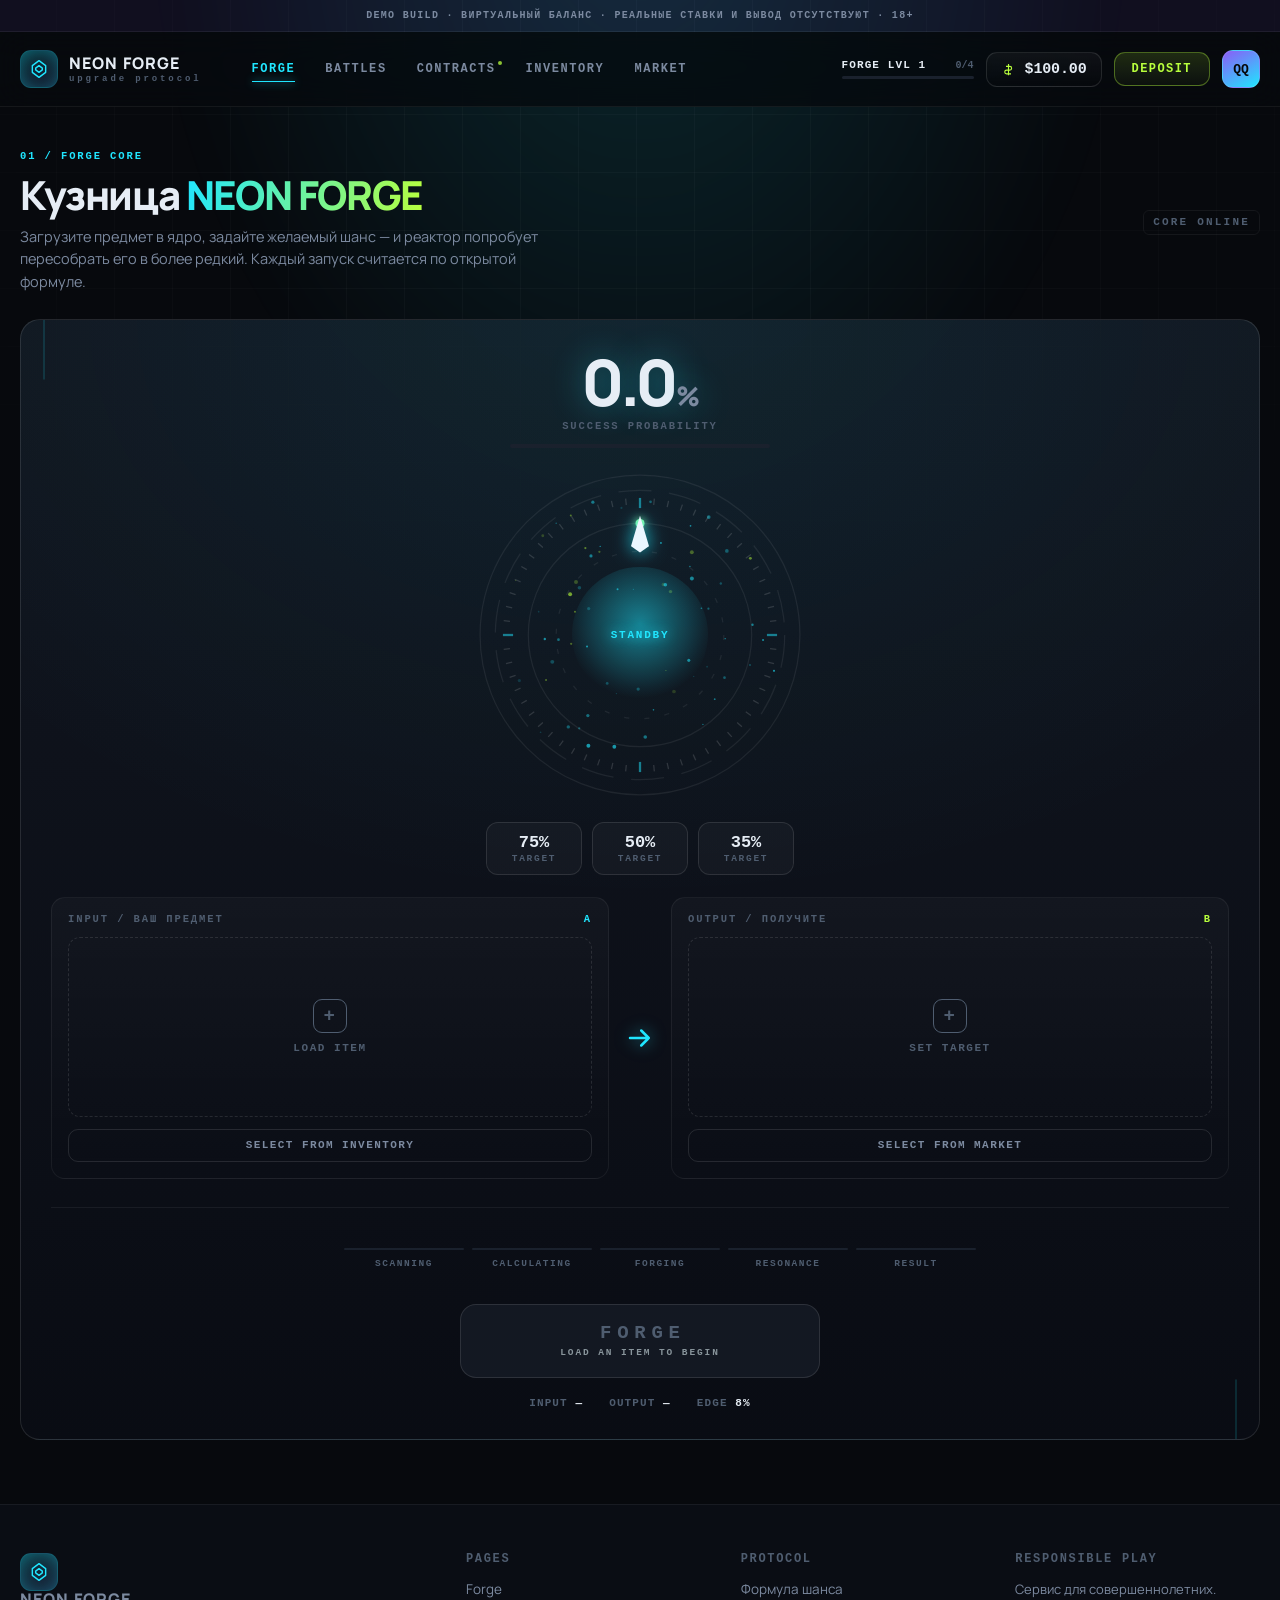
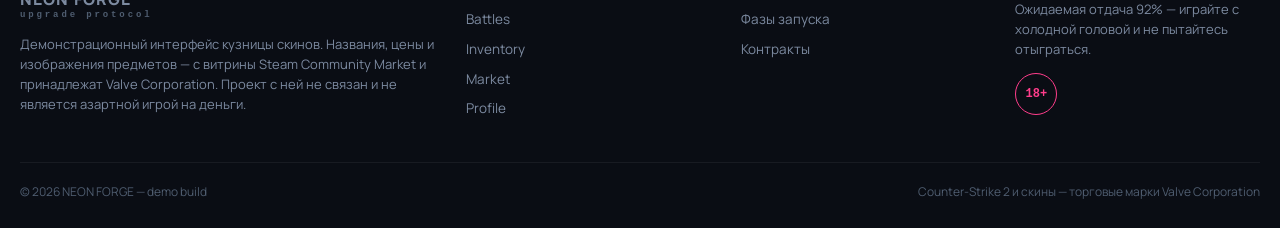
==== index.html @ b31d181f "Главная только с ядром, разделы вынесены на отдельные страницы Шапка: - перестала липнуть из-за over" ====
<!DOCTYPE html>
<html lang="ru">
<head>
<meta charset="utf-8">
<meta name="viewport" content="width=device-width, initial-scale=1, minimum-scale=1, maximum-scale=1, user-scalable=no, viewport-fit=cover">
<title>NEON FORGE — кузница скинов CS2</title>
<meta name="description" content="NEON FORGE — технологическая кузница скинов CS2: загрузи предмет в ядро, выбери шанс и получи более редкий. Демонстрационный проект на виртуальном балансе.">
<meta name="theme-color" content="#07090D">
<meta name="mobile-web-app-capable" content="yes">
<meta name="apple-mobile-web-app-capable" content="yes">
<meta name="apple-mobile-web-app-status-bar-style" content="black-translucent">
<link rel="manifest" href="manifest.webmanifest">
<link rel="preconnect" href="https://fonts.googleapis.com">
<link rel="preconnect" href="https://fonts.gstatic.com" crossorigin>
<link rel="stylesheet" media="print" onload="this.media='all'"
      href="https://fonts.googleapis.com/css2?family=Manrope:wght@400;600;700;800&display=swap">
<noscript><link rel="stylesheet" href="https://fonts.googleapis.com/css2?family=Manrope:wght@400;600;700;800&display=swap"></noscript>
<link rel="stylesheet" href="assets/css/style.css?v=12">
<link rel="icon" href="data:image/svg+xml,<svg xmlns='http://www.w3.org/2000/svg' viewBox='0 0 32 32'><text y='26' font-size='26'>◈</text></svg>">
</head>
<body id="top">

<div class="fx" aria-hidden="true">
  <div class="fx__grid"></div>
  <div class="fx__beam"></div>
  <div class="fx__streak"></div>
  <div class="fx__streak"></div>
  <div class="fx__streak"></div>
</div>

<div class="ptr" id="ptr" aria-hidden="true">
  <div class="ptr__c">
    <svg viewBox="0 0 24 24" class="ptr__arrow"><path d="M12 5v10M7.5 10.5 12 15l4.5-4.5"/></svg>
    <svg viewBox="0 0 24 24" class="ptr__spin"><circle cx="12" cy="12" r="9" stroke-dasharray="40 17"/></svg>
  </div>
</div>

<div class="promo">Demo build · виртуальный баланс · реальные ставки и вывод отсутствуют · 18+</div>

<header class="hdr">
  <div class="wrap hdr__in">
    <a class="brand" href="index.html">
      <span class="brand__mark">
        <svg viewBox="0 0 24 24"><path d="M12 2 20 8v8l-8 6-8-6V8z"/><path d="M12 8l4 3v2l-4 3-4-3v-2z"/></svg>
      </span>
      <span class="brand__txt"><b>NEON FORGE</b><span>upgrade protocol</span></span>
    </a>

    <nav class="nav" id="nav">
      <a href="#forge" class="is-active">FORGE</a>
      <a href="battles.html">BATTLES</a>
      <a href="contracts.html" data-soon>CONTRACTS</a>
      <a href="inventory.html">INVENTORY</a>
      <a href="market.html">MARKET</a>
    </nav>

    <div class="hdr__right">
      <div class="lvl" title="Уровень кузницы растёт с каждым запуском ядра">
        <div class="lvl__row"><b>FORGE LVL <i id="lvl-num" style="font-style:normal">1</i></b><span id="lvl-xp">0/4</span></div>
        <div class="lvl__bar"><i class="lvl__fill" id="lvl-fill"></i></div>
      </div>
      <div class="bal" title="Демо-баланс">
        <svg viewBox="0 0 24 24"><path d="M12 3v18M8 7h6a3 3 0 0 1 0 6H9a3 3 0 0 0 0 6h7"/></svg>
        <b id="balance">$0.00</b>
      </div>
      <button class="btn btn--key" data-deposit aria-label="Пополнить демо-баланс">DEPOSIT</button>
      <a class="avatar" href="profile.html" title="Профиль оператора" aria-label="Профиль">QQ</a>
      <button class="burger" id="burger" aria-label="Меню"><span></span><span></span><span></span></button>
    </div>
  </div>
</header>

<main>

<!-- ==================== FORGE ==================== -->
<section class="forge" id="forge">
  <div class="wrap">
    <div class="forge__top">
      <div>
        <div class="tag tag--cyan">01 / FORGE CORE</div>
        <h1 style="margin-top:12px">Кузница <em>NEON FORGE</em></h1>
        <p>Загрузите предмет в ядро, задайте желаемый шанс — и реактор попробует пересобрать его в более редкий. Каждый запуск считается по открытой формуле.</p>
      </div>
      <span class="sec__idx" style="margin-left:auto">CORE ONLINE</span>
    </div>

    <div class="rig">
      <div class="stage">

        <div class="chance">
          <div class="chance__val" id="chance">0.0<i>%</i></div>
          <div class="tag chance__lbl" id="chance-label">SUCCESS PROBABILITY</div>
          <div class="chance__scale"><i id="chance-scale"></i></div>
        </div>

        <div class="core" id="core">
          <canvas class="core__canvas" id="core-canvas" aria-hidden="true"></canvas>
          <svg class="core__svg" viewBox="0 0 260 260" aria-hidden="true">
            <defs>
              <linearGradient id="arcGrad" x1="0" y1="0" x2="1" y2="1">
                <stop offset="0%" stop-color="#20E6FF"/>
                <stop offset="60%" stop-color="#5CF0E0"/>
                <stop offset="100%" stop-color="#B8FF3D"/>
              </linearGradient>
              <filter id="arcGlow" x="-40%" y="-40%" width="180%" height="180%">
                <feGaussianBlur stdDeviation="3.2" result="b"/>
                <feMerge><feMergeNode in="b"/><feMergeNode in="SourceGraphic"/></feMerge>
              </filter>
            </defs>

            <circle class="core__ring" cx="130" cy="130" r="126"/>
            <g class="core__spin-a">
              <circle class="core__ring" cx="130" cy="130" r="114" stroke-dasharray="26 14" stroke="rgba(32,230,255,.22)"/>
            </g>
            <g class="core__ticks" id="core-ticks"></g>
            <g transform="rotate(-90 130 130)">
              <circle class="core__ring" cx="130" cy="130" r="88" stroke-width="7" stroke="rgba(255,255,255,.05)"/>
              <circle class="core__arc" id="core-arc" cx="130" cy="130" r="88"/>
              <g class="core__marker" id="core-marker">
                <path d="M224 130 L200 123 L195 130 L200 137 Z"/>
              </g>
            </g>
            <g class="core__spin-b">
              <circle class="core__ring" cx="130" cy="130" r="66" stroke-dasharray="4 12" stroke="rgba(184,255,61,.25)"/>
            </g>
          </svg>
          <div class="core__pulse"></div>
          <div class="core__heart"><b id="core-state">STANDBY</b></div>
        </div>

        <div class="presets" id="presets" role="group" aria-label="Желаемый шанс"></div>

        <div class="bays">
          <div class="bay bay--in" id="bay-from">
            <div class="bay__hd"><span class="tag">INPUT / ВАШ ПРЕДМЕТ</span><span class="tag tag--cyan">A</span></div>
            <div class="bay__body" id="from-body"></div>
            <button class="bay__act" data-open="from">SELECT FROM INVENTORY</button>
          </div>

          <div class="bays__arrow" aria-hidden="true">
            <svg viewBox="0 0 24 24"><path d="M4 12h15M13 6l6 6-6 6"/></svg>
          </div>

          <div class="bay bay--out" id="bay-to">
            <div class="bay__hd"><span class="tag">OUTPUT / ПОЛУЧИТЕ</span><span class="tag tag--lime">B</span></div>
            <div class="bay__body" id="to-body"></div>
            <button class="bay__act" data-open="to">SELECT FROM MARKET</button>
          </div>
        </div>
      </div>

      <div class="ctl">
        <ul class="phases" id="phases">
          <li data-p="scanning">SCANNING</li>
          <li data-p="calculating">CALCULATING</li>
          <li data-p="forging">FORGING</li>
          <li data-p="resonance">RESONANCE</li>
          <li data-p="result">RESULT</li>
        </ul>

        <button class="forge-btn" id="forge-btn" disabled>
          <span class="forge-btn__body">
            <span class="forge-btn__charge"></span>
            <b id="forge-label">FORGE</b>
            <span id="forge-sub">LOAD AN ITEM TO BEGIN</span>
          </span>
          <i class="forge-btn__spark"></i><i class="forge-btn__spark"></i><i class="forge-btn__spark"></i>
        </button>

        <div class="ctl__meta">
          <span>INPUT <b id="meta-in">—</b></span>
          <span>OUTPUT <b id="meta-out">—</b></span>
          <span>EDGE <b>8%</b></span>
        </div>
      </div>
    </div>
  </div>
</section>

</main>

<footer class="foot">
  <div class="wrap foot__in">
    <div class="foot__c">
      <a class="brand" href="index.html">
        <span class="brand__mark"><svg viewBox="0 0 24 24"><path d="M12 2 20 8v8l-8 6-8-6V8z"/><path d="M12 8l4 3v2l-4 3-4-3v-2z"/></svg></span>
        <span class="brand__txt"><b>NEON FORGE</b><span>upgrade protocol</span></span>
      </a>
      <p>Демонстрационный интерфейс кузницы скинов. Названия, цены и изображения предметов — с витрины Steam Community Market и принадлежат Valve Corporation. Проект с ней не связан и не является азартной игрой на деньги.</p>
    </div>
    <div class="foot__c">
      <h4 class="tag">PAGES</h4>
      <a href="index.html#forge">Forge</a><a href="battles.html">Battles</a><a href="inventory.html">Inventory</a><a href="market.html">Market</a><a href="profile.html">Profile</a>
    </div>
    <div class="foot__c">
      <h4 class="tag">PROTOCOL</h4>
      <a href="protocol.html">Формула шанса</a><a href="protocol.html">Фазы запуска</a><a href="contracts.html">Контракты</a>
    </div>
    <div class="foot__c">
      <h4 class="tag">RESPONSIBLE PLAY</h4>
      <p>Сервис для совершеннолетних. Ожидаемая отдача 92% — играйте с холодной головой и не пытайтесь отыграться.</p>
      <span class="age">18+</span>
    </div>
  </div>
  <div class="wrap foot__bot">
    <span>© <span id="year"></span> NEON FORGE — demo build</span>
    <span>Counter-Strike 2 и скины — торговые марки Valve Corporation</span>
  </div>
</footer>

<div class="modal" id="modal" hidden>
  <div class="modal__bg" data-close></div>
  <div class="modal__box" role="dialog" aria-modal="true" aria-labelledby="modal-title">
    <div class="modal__hd">
      <h3 id="modal-title">SELECT UNIT</h3>
      <button class="modal__x" data-close aria-label="Закрыть">×</button>
    </div>
    <input type="search" class="modal__q" id="modal-search" placeholder="поиск: AWP, Karambit, Redline…">
    <div class="grid grid--modal" id="modal-grid"></div>
    <p class="modal__none" id="modal-empty" hidden>NOTHING FOUND</p>
  </div>
</div>

<div class="result" id="result" hidden>
  <div class="result__box">
    <div class="result__st" id="result-st"></div>
    <div class="result__t" id="result-title"></div>
    <div class="result__card" id="result-card"></div>
    <div class="result__acts">
      <button class="btn" id="result-sell">LIQUIDATE</button>
      <button class="btn btn--key" id="result-keep">TO STORAGE</button>
    </div>
  </div>
</div>

<div class="rotate" id="rotate" aria-hidden="true">
  <div class="rotate__box">
    <svg viewBox="0 0 64 64" class="rotate__icon">
      <rect x="20" y="6" width="24" height="42" rx="4"/>
      <path d="M14 52a20 20 0 0 0 36 0" fill="none" stroke-linecap="round"/>
      <path d="M50 46v8h-8"/>
    </svg>
    <div class="rotate__t">Поверните телефон</div>
    <p>Интерфейс ядра рассчитан на вертикальную ориентацию экрана.</p>
  </div>
</div>

<div class="toasts" id="toasts"></div>

<script src="assets/js/data.js?v=12"></script>
<script src="assets/js/weapons.js?v=12"></script>
<script src="assets/js/app.js?v=12"></script>
</body>
</html>
---- assets/css/style.css ----
/* ================= NEON FORGE ================= */
:root{
  --void:#07090D;
  --deep:#0A0D14;
  --panel:#0E1219;
  --panel-2:#131822;
  --steel:#1A212D;
  --line:rgba(255,255,255,.06);
  --line-2:rgba(255,255,255,.11);
  --line-3:rgba(32,230,255,.28);
  --txt:#E6EDF5;
  --dim:#7C8AA0;
  --dim-2:#4F5D70;
  --cyan:#20E6FF;
  --cyan-deep:#0A8FA8;
  --lime:#B8FF3D;
  --violet:#8B5CF6;
  --magenta:#FF3D8B;
  --r:14px;
  --r-lg:20px;
  --mono:ui-monospace,"SF Mono",Menlo,Consolas,monospace;
}

*{box-sizing:border-box}
[hidden]{display:none!important}
html{
  -webkit-text-size-adjust:100%;text-size-adjust:100%;
  overflow-x:clip;overscroll-behavior:none;touch-action:pan-y;
  scroll-behavior:smooth;
}
body{
  margin:0;background:var(--void);color:var(--txt);
  font:400 16px/1.55 Manrope,"Segoe UI",system-ui,sans-serif;
  -webkit-font-smoothing:antialiased;
  overflow-x:clip;max-width:100%;touch-action:pan-y;
  -webkit-tap-highlight-color:transparent;
  padding-bottom:env(safe-area-inset-bottom);
}
img,svg,canvas{display:block;max-width:100%}
a{color:inherit;text-decoration:none}
button,input,select{font:inherit;color:inherit}
h1,h2,h3,h4{margin:0;line-height:1.06;letter-spacing:-.035em;font-weight:800}
.wrap{width:min(1320px,100% - 40px);margin-inline:auto}

/* технические подписи */
.tag{
  font:700 10.5px/1 var(--mono);letter-spacing:.18em;text-transform:uppercase;color:var(--dim-2);
}
.tag--cyan{color:var(--cyan)}
.tag--lime{color:var(--lime)}

/* ---------- фоновые слои ---------- */
.fx{position:fixed;inset:0;pointer-events:none;z-index:0}
.fx__grid{
  position:absolute;inset:-2px;
  background:
    linear-gradient(rgba(255,255,255,.028) 1px,transparent 1px) 0 0/58px 58px,
    linear-gradient(90deg,rgba(255,255,255,.028) 1px,transparent 1px) 0 0/58px 58px;
  mask-image:radial-gradient(ellipse 90% 70% at 50% 20%,#000 30%,transparent 78%);
  animation:gridDrift 34s linear infinite;
}
@keyframes gridDrift{to{background-position:58px 58px,58px 58px}}
.fx__beam{
  position:absolute;left:50%;top:-10%;width:min(1100px,120vw);height:80vh;translate:-50% 0;
  background:radial-gradient(ellipse at 50% 0%,rgba(32,230,255,.14),transparent 62%);
  filter:blur(24px);
}
.fx__streak{
  position:absolute;top:0;width:1px;height:100%;
  background:linear-gradient(180deg,transparent,rgba(32,230,255,.55),transparent);
  opacity:0;animation:streak 9s linear infinite;
}
.fx__streak:nth-child(3){left:16%;animation-delay:0s}
.fx__streak:nth-child(4){left:47%;animation-delay:3.4s}
.fx__streak:nth-child(5){left:79%;animation-delay:6.1s;background:linear-gradient(180deg,transparent,rgba(184,255,61,.4),transparent)}
@keyframes streak{
  0%{opacity:0;transform:translateY(-40%) scaleY(.4)}
  12%{opacity:.9}
  60%{opacity:.5}
  100%{opacity:0;transform:translateY(60%) scaleY(1.4)}
}
main,.hdr,.foot{position:relative;z-index:1}

/* ---------- шапка ---------- */
.hdr{
  position:sticky;top:0;z-index:40;
  background:rgba(7,9,13,.78);backdrop-filter:blur(16px) saturate(140%);
  border-bottom:1px solid var(--line);
  padding-left:env(safe-area-inset-left);padding-right:env(safe-area-inset-right);
}
@media (display-mode:standalone){.hdr{padding-top:env(safe-area-inset-top)}}
.hdr__in{display:flex;align-items:center;gap:26px;height:74px;min-width:0}

.brand{display:flex;align-items:center;gap:11px;flex:none;min-width:0}
.brand__mark{
  width:38px;height:38px;flex:none;display:grid;place-items:center;
  border:1px solid var(--line-3);border-radius:11px;
  background:linear-gradient(155deg,rgba(32,230,255,.18),rgba(139,92,246,.1));
  box-shadow:0 0 22px -6px rgba(32,230,255,.5) inset;
}
.brand__mark svg{width:20px;height:20px;fill:none;stroke:var(--cyan);stroke-width:1.7;stroke-linejoin:round}
.brand__txt{display:grid;line-height:1}
.brand__txt b{font-size:16px;font-weight:800;letter-spacing:.07em}
.brand__txt span{font:700 9px/1 var(--mono);letter-spacing:.32em;color:var(--dim-2);margin-top:4px}

.nav{display:flex;gap:2px;margin-left:10px}
.nav a{
  position:relative;padding:9px 14px;border-radius:9px;
  font:700 12px/1 var(--mono);letter-spacing:.13em;color:var(--dim);transition:.16s;
}
.nav a:hover{color:var(--txt);background:rgba(255,255,255,.04)}
.nav a.is-active{color:var(--cyan)}
.nav a.is-active::after{
  content:'';position:absolute;left:14px;right:14px;bottom:2px;height:1px;
  background:var(--cyan);box-shadow:0 0 8px var(--cyan);
}
.nav a[data-soon]::before{
  content:'';position:absolute;top:7px;right:8px;width:4px;height:4px;border-radius:50%;
  background:var(--lime);opacity:.75;
}

.hdr__right{display:flex;align-items:center;gap:12px;margin-left:auto;min-width:0}

.lvl{display:grid;gap:5px;min-width:132px}
.lvl__row{display:flex;justify-content:space-between;align-items:baseline;gap:8px}
.lvl__row b{font:700 11px/1 var(--mono);letter-spacing:.1em;color:var(--txt)}
.lvl__row span{font:700 10px/1 var(--mono);color:var(--dim-2)}
.lvl__bar{height:3px;border-radius:2px;background:var(--steel);overflow:hidden}
.lvl__fill{
  height:100%;width:0;border-radius:2px;
  background:linear-gradient(90deg,var(--cyan),var(--lime));
  box-shadow:0 0 10px rgba(32,230,255,.7);transition:width .5s ease;
}

.bal{
  display:flex;align-items:center;gap:9px;flex:none;
  border:1px solid var(--line-2);border-radius:11px;padding:9px 14px;
  background:linear-gradient(180deg,rgba(255,255,255,.045),transparent);
}
.bal svg{width:15px;height:15px;fill:none;stroke:var(--lime);stroke-width:1.8}
.bal b{font:800 15px/1 var(--mono);letter-spacing:-.01em}
.bal.is-bump{animation:bump .5s}
@keyframes bump{45%{transform:scale(1.07);border-color:var(--lime)}}

.avatar{
  width:38px;height:38px;flex:none;border-radius:11px;border:1px solid var(--line-2);
  background:linear-gradient(150deg,var(--violet),var(--cyan));
  display:grid;place-items:center;font:800 13px/1 var(--mono);color:#06080c;
  transition:.16s;cursor:pointer;
}
.avatar:hover{box-shadow:0 0 0 2px rgba(32,230,255,.35);transform:translateY(-1px)}
.avatar.is-active{box-shadow:0 0 0 2px var(--cyan)}
.burger{display:none;width:40px;height:38px;flex:none;border:1px solid var(--line-2);
  background:var(--panel);border-radius:10px;cursor:pointer;padding:0;place-items:center}
.burger span{display:block;width:16px;height:1.5px;background:var(--txt);margin:3px auto}

/* ---------- кнопки ---------- */
.btn{
  border:1px solid var(--line-2);background:rgba(255,255,255,.045);color:var(--txt);
  border-radius:11px;padding:10px 17px;cursor:pointer;
  font:700 12px/1 var(--mono);letter-spacing:.12em;text-transform:uppercase;transition:.16s;
}
.btn:hover{border-color:var(--line-3);color:var(--cyan);background:rgba(32,230,255,.07)}
.btn--key{
  border-color:rgba(184,255,61,.35);color:var(--lime);
  background:linear-gradient(180deg,rgba(184,255,61,.14),rgba(184,255,61,.04));
}
.btn--key:hover{background:rgba(184,255,61,.2);color:var(--lime)}

/* ---------- секции ---------- */
.sec{padding:74px 0;scroll-margin-top:92px}
.sec__head{display:flex;align-items:flex-end;gap:18px;flex-wrap:wrap;margin-bottom:24px}
.sec__head h2{font-size:clamp(22px,2.6vw,30px)}
.sec__head p{margin:8px 0 0;color:var(--dim);font-size:14px;max-width:560px}
.sec__head .btn{margin-left:auto}
.sec__idx{
  font:700 11px/1 var(--mono);letter-spacing:.2em;color:var(--dim-2);
  border:1px solid var(--line);border-radius:6px;padding:6px 9px;
}

/* ================= FORGE ================= */
.forge{padding:44px 0 64px}
.forge__top{display:flex;align-items:center;gap:14px;flex-wrap:wrap;margin-bottom:26px}
.forge__top h1{font-size:clamp(26px,3.4vw,40px)}
.forge__top h1 em{
  font-style:normal;
  background:linear-gradient(100deg,var(--cyan),var(--lime));
  -webkit-background-clip:text;background-clip:text;color:transparent;
}
.forge__top p{margin:10px 0 0;color:var(--dim);font-size:14.5px;max-width:520px}

.rig{
  position:relative;border:1px solid var(--line-2);border-radius:var(--r-lg);
  background:
    radial-gradient(120% 90% at 50% 0%,rgba(32,230,255,.07),transparent 58%),
    linear-gradient(180deg,rgba(19,24,34,.9),rgba(10,13,20,.92));
  padding:30px;overflow:hidden;
}
.rig::before,.rig::after{
  content:'';position:absolute;width:74px;height:1px;background:var(--line-3);
}
.rig::before{top:22px;left:-14px;transform:rotate(90deg)}
.rig::after{bottom:22px;right:-14px;transform:rotate(90deg)}

/* ядро сверху, под ним проценты, ещё ниже приёмники в одну строку */
.stage{display:flex;flex-direction:column;align-items:center;gap:22px}
.bays{
  display:grid;grid-template-columns:minmax(0,1fr) auto minmax(0,1fr);
  gap:16px;align-items:stretch;width:100%;
}
.bays__arrow{display:grid;place-items:center;color:var(--cyan)}
.bays__arrow svg{
  width:30px;height:30px;fill:none;stroke:currentColor;
  stroke-width:2;stroke-linecap:round;stroke-linejoin:round;
  filter:drop-shadow(0 0 8px rgba(32,230,255,.55));
}

.chance{text-align:center;min-width:260px}
.chance__val{
  font-size:clamp(44px,5.4vw,64px);font-weight:800;letter-spacing:-.045em;line-height:1;
  font-variant-numeric:tabular-nums;
  text-shadow:0 0 34px rgba(32,230,255,.4);
}
.chance__val i{font-style:normal;font-size:.42em;color:var(--dim);margin-left:2px}
.chance__lbl{margin-top:7px}
.chance__scale{
  margin:12px auto 0;width:min(340px,100%);height:4px;border-radius:3px;
  background:var(--steel);overflow:hidden;
}
.chance__scale i{
  display:block;height:100%;width:0;border-radius:3px;
  background:linear-gradient(90deg,var(--cyan),var(--lime));
  box-shadow:0 0 14px rgba(32,230,255,.75);transition:width .45s cubic-bezier(.4,0,.2,1);
}

/* ---------- ядро ---------- */
.core{
  position:relative;
  width:clamp(240px,26vw,330px);aspect-ratio:1;display:grid;place-items:center;
}
.core__canvas{position:absolute;inset:0;width:100%;height:100%;z-index:0}
.core__svg{position:absolute;inset:0;width:100%;height:100%;z-index:1}
.core__ring{fill:none;stroke:rgba(255,255,255,.07);stroke-width:1}
.core__arc{
  fill:none;stroke:url(#arcGrad);stroke-width:7;stroke-linecap:round;
  stroke-dasharray:0 999;transition:stroke-dasharray .45s cubic-bezier(.4,0,.2,1);
  filter:url(#arcGlow);
}
.core__tick{stroke:rgba(255,255,255,.14)}
.core__tick.major{stroke:rgba(32,230,255,.5)}
.core__marker{transform-origin:130px 130px}
.core__marker path{fill:#EAF6FF;filter:drop-shadow(0 0 7px rgba(32,230,255,.9))}
.core__spin-a{transform-origin:130px 130px;animation:cw 22s linear infinite}
.core__spin-b{transform-origin:130px 130px;animation:ccw 15s linear infinite}
@keyframes cw{to{transform:rotate(360deg)}}
@keyframes ccw{to{transform:rotate(-360deg)}}
.core.is-run .core__spin-a{animation-duration:2.2s}
.core.is-run .core__spin-b{animation-duration:1.5s}

.core__heart{
  position:relative;z-index:2;width:41%;aspect-ratio:1;border-radius:50%;
  background:radial-gradient(circle at 50% 42%,rgba(32,230,255,.5),rgba(32,230,255,.06) 62%,transparent 72%);
  display:grid;place-items:center;
  animation:heart 4.2s ease-in-out infinite;
}
@keyframes heart{50%{transform:scale(1.06);filter:brightness(1.25)}}
.core.is-run .core__heart{animation-duration:.7s}
.core__heart b{
  font:700 11px/1.5 var(--mono);letter-spacing:.16em;color:var(--cyan);text-align:center;
  text-shadow:0 0 12px rgba(32,230,255,.8);
}
.core.is-win .core__heart{background:radial-gradient(circle at 50% 42%,rgba(184,255,61,.55),transparent 72%)}
.core.is-win .core__heart b{color:var(--lime);text-shadow:0 0 14px rgba(184,255,61,.8)}
.core.is-fail .core__heart{background:radial-gradient(circle at 50% 42%,rgba(120,132,150,.4),transparent 72%);animation:none}
.core.is-fail .core__heart b{color:var(--dim);text-shadow:none}
.core__pulse{
  position:absolute;inset:14%;border-radius:50%;border:1px solid var(--cyan);
  opacity:0;pointer-events:none;z-index:1;
}
.core.is-win .core__pulse{border-color:var(--lime);animation:pulseOut 1s ease-out}
.core.is-fail .core__pulse{border-color:var(--dim-2);animation:pulseIn .8s ease-out}
@keyframes pulseOut{0%{opacity:.9;transform:scale(.8)}100%{opacity:0;transform:scale(1.5)}}
@keyframes pulseIn{0%{opacity:.7;transform:scale(1.4)}100%{opacity:0;transform:scale(.6)}}

/* ---------- отсеки с предметами ---------- */
.bay{
  position:relative;border:1px solid var(--line);border-radius:var(--r);
  background:linear-gradient(180deg,rgba(255,255,255,.026),transparent);
  padding:16px;min-height:280px;display:flex;flex-direction:column;gap:12px;
  transition:.22s border-color,.22s box-shadow;
}
.bay.is-set{border-color:var(--line-3);box-shadow:0 0 0 1px rgba(32,230,255,.07) inset,0 18px 50px -34px var(--cyan)}
.bay__hd{display:flex;align-items:center;justify-content:space-between;gap:10px}
.bay__body{flex:1;display:grid;place-items:center}
.bay__pick{
  width:100%;height:100%;min-height:180px;cursor:pointer;
  border:1px dashed var(--line-2);border-radius:12px;background:transparent;
  display:grid;place-items:center;align-content:center;gap:10px;
  font:700 11px/1 var(--mono);letter-spacing:.14em;color:var(--dim-2);transition:.18s;
}
.bay__pick:hover{border-color:var(--line-3);color:var(--cyan);background:rgba(32,230,255,.045)}
.bay__pick i{
  width:34px;height:34px;border-radius:9px;border:1px solid currentColor;
  display:grid;place-items:center;font-size:19px;font-style:normal;
}
.bay__act{
  border:1px solid var(--line-2);background:transparent;color:var(--dim);border-radius:10px;
  padding:10px;cursor:pointer;font:700 11px/1 var(--mono);letter-spacing:.13em;transition:.16s;
}
.bay__act:hover{color:var(--cyan);border-color:var(--line-3)}

.unit{width:100%;text-align:center}
.unit .art{width:100%;margin:2px auto 12px;filter:drop-shadow(0 18px 26px rgba(0,0,0,.75))}
.unit__n{font-size:17px;font-weight:800}
.unit__s{color:var(--dim);font-size:13px;margin-top:3px}
.unit__p{margin-top:10px;font:800 18px/1 var(--mono);color:var(--lime)}

/* ---------- фазы и кнопка ---------- */
.ctl{margin-top:28px;padding-top:24px;border-top:1px solid var(--line);display:grid;gap:20px;justify-items:center}
.presets{display:flex;gap:10px;flex-wrap:wrap;justify-content:center}
.presets button{
  display:grid;gap:3px;min-width:96px;cursor:pointer;padding:11px 18px;
  border:1px solid var(--line-2);border-radius:12px;background:rgba(255,255,255,.03);transition:.16s;
}
.presets button b{font:800 17px/1 var(--mono);color:var(--txt)}
.presets button span{font:700 9.5px/1 var(--mono);letter-spacing:.18em;color:var(--dim-2)}
.presets button:hover{border-color:var(--line-3);background:rgba(32,230,255,.06)}
.presets button.is-on{border-color:var(--cyan);background:rgba(32,230,255,.12)}
.presets button.is-on b{color:var(--cyan)}

.phases{display:flex;gap:0;flex-wrap:wrap;justify-content:center;width:100%;max-width:680px}
.phases li{
  flex:1;min-width:110px;list-style:none;padding:0 4px;text-align:center;position:relative;
  font:700 9.5px/1 var(--mono);letter-spacing:.16em;color:var(--dim-2);transition:.2s;
}
.phases li::before{
  content:'';display:block;height:2px;border-radius:2px;background:var(--steel);margin:0 0 9px;
  transition:.3s;
}
.phases li.is-done::before{background:rgba(32,230,255,.35)}
.phases li.is-now{color:var(--cyan)}
.phases li.is-now::before{background:var(--cyan);box-shadow:0 0 12px var(--cyan)}

/* физический переключатель FORGE */
.forge-btn{
  position:relative;border:0;cursor:pointer;padding:0;background:transparent;
  width:min(360px,100%);
}
.forge-btn__body{
  position:relative;overflow:hidden;border-radius:16px;
  border:1px solid rgba(32,230,255,.4);
  background:linear-gradient(180deg,rgba(32,230,255,.16),rgba(32,230,255,.05) 55%,rgba(7,9,13,.9));
  padding:19px 30px;display:grid;gap:5px;place-items:center;
  box-shadow:0 18px 44px -24px var(--cyan),0 1px 0 rgba(255,255,255,.12) inset;
  transition:.2s transform,.2s box-shadow,.2s border-color;
}
.forge-btn__body b{font:800 19px/1 var(--mono);letter-spacing:.3em;color:#EAFCFF;text-indent:.3em}
.forge-btn__body span{font:700 9.5px/1 var(--mono);letter-spacing:.2em;color:rgba(234,252,255,.55)}
.forge-btn__charge{
  position:absolute;inset:0;opacity:0;transition:opacity .25s;
  background:radial-gradient(60% 120% at 50% 120%,rgba(184,255,61,.5),transparent 70%);
}
.forge-btn:hover .forge-btn__body{transform:translateY(-2px);box-shadow:0 26px 56px -24px var(--cyan)}
.forge-btn:hover .forge-btn__charge{opacity:1}
.forge-btn:active .forge-btn__body{transform:translateY(1px)}
.forge-btn__spark{
  position:absolute;bottom:6px;width:2px;height:2px;border-radius:50%;background:var(--lime);
  opacity:0;pointer-events:none;
}
.forge-btn:hover .forge-btn__spark{animation:spark 1.5s linear infinite}
.forge-btn__spark:nth-of-type(1){left:22%;animation-delay:0s}
.forge-btn__spark:nth-of-type(2){left:47%;animation-delay:.4s}
.forge-btn__spark:nth-of-type(3){left:71%;animation-delay:.85s}
@keyframes spark{0%{opacity:0;transform:translateY(0)}20%{opacity:1}100%{opacity:0;transform:translateY(-46px)}}
.forge-btn[disabled]{cursor:not-allowed}
.forge-btn[disabled] .forge-btn__body{
  border-color:var(--line-2);background:var(--panel-2);box-shadow:none;transform:none;
}
.forge-btn[disabled] .forge-btn__body b{color:var(--dim-2)}
.ctl__meta{display:flex;gap:26px;flex-wrap:wrap;justify-content:center;font:700 11px/1 var(--mono);letter-spacing:.1em;color:var(--dim-2)}
.ctl__meta b{color:var(--txt)}

/* ================= КАРТОЧКИ-АРТЕФАКТЫ ================= */
.grid{display:grid;grid-template-columns:repeat(auto-fill,minmax(212px,1fr));gap:14px}
.grid--modal{max-height:56vh;overflow-y:auto;padding:3px;grid-template-columns:repeat(auto-fill,minmax(170px,1fr));touch-action:pan-y}
.card{
  position:relative;overflow:hidden;cursor:pointer;display:flex;flex-direction:column;
  border:1px solid var(--line);border-radius:var(--r);padding:15px;
  background:linear-gradient(180deg,rgba(255,255,255,.03),rgba(255,255,255,.008));
  transition:.2s transform,.2s border-color,.2s box-shadow;
}
.card::before{
  content:'';position:absolute;inset:0;pointer-events:none;opacity:.12;
  background:radial-gradient(110% 62% at 50% 0%,var(--rc),transparent 62%);
}
.card__edge{position:absolute;top:0;left:0;right:0;height:2px;background:var(--rc);opacity:.85}
.card__scan{
  content:'';position:absolute;left:0;right:0;top:0;height:64px;pointer-events:none;opacity:0;
  background:linear-gradient(180deg,transparent,rgba(32,230,255,.16),transparent);
}
.card:hover{transform:translateY(-4px);border-color:var(--rc);box-shadow:0 26px 48px -30px var(--rc)}
.card:hover .card__scan{animation:scan 1.15s ease-in-out infinite}
.card:hover .art{transform:scale(1.07)}
@keyframes scan{0%{opacity:0;transform:translateY(-40px)}25%{opacity:1}100%{opacity:0;transform:translateY(230px)}}
.card .art{
  width:100%;margin:16px 0 14px;position:relative;transition:transform .3s ease;
  filter:drop-shadow(0 14px 18px rgba(0,0,0,.6));
}
.card__rar{position:absolute;top:11px;right:12px;color:var(--rc);z-index:1}
.card__n{font-size:15px;font-weight:800;position:relative}
.card__meta{
  display:flex;align-items:center;gap:7px;margin-top:4px;position:relative;flex:1;
  color:var(--dim);font-size:12.5px;
}
.card__meta em{font-style:normal;overflow:hidden;text-overflow:ellipsis;white-space:nowrap}
.wear{
  flex:none;border:1px solid var(--line-2);border-radius:5px;padding:2px 5px;
  font:700 9.5px/1 var(--mono);letter-spacing:.08em;color:var(--dim-2);
}
.card__foot{display:flex;align-items:center;justify-content:space-between;gap:8px;margin-top:13px;position:relative}
.card__p{font:800 15px/1 var(--mono);color:var(--lime);white-space:nowrap}
.card__act{
  border:1px solid var(--line-2);background:rgba(255,255,255,.04);color:var(--txt);
  border-radius:9px;padding:8px 12px;cursor:pointer;
  font:700 10px/1 var(--mono);letter-spacing:.13em;transition:.16s;
}
.card__act:hover{background:var(--cyan);border-color:var(--cyan);color:#05080c}
.card__inspect{
  position:absolute;left:15px;right:15px;bottom:56px;opacity:0;transform:translateY(6px);
  transition:.2s;pointer-events:none;
  border-top:1px solid var(--line);padding-top:8px;
  display:flex;justify-content:space-between;font:700 9.5px/1 var(--mono);letter-spacing:.1em;color:var(--dim-2);
}
.card:hover .card__inspect{opacity:1;transform:translateY(0)}
.empty{
  grid-column:1/-1;text-align:center;color:var(--dim);
  border:1px dashed var(--line-2);border-radius:var(--r);padding:44px 20px;
  font:700 11px/1.7 var(--mono);letter-spacing:.14em;
}
img.art{aspect-ratio:3/2;object-fit:contain}
.art{-webkit-user-select:none;user-select:none;-webkit-user-drag:none}

/* ================= ФИЛЬТРЫ МАРКЕТА ================= */
.filters{display:flex;gap:10px;flex-wrap:wrap;width:100%}
.filters input,.filters select{
  background:var(--panel);border:1px solid var(--line-2);border-radius:11px;
  padding:12px 15px;outline:none;font-family:var(--mono);font-size:13px;
}
.filters input{flex:1;min-width:220px}
.filters select{min-width:190px;cursor:pointer}
.filters input:focus,.filters select:focus{border-color:var(--line-3)}
.chips{display:flex;gap:8px;flex-wrap:wrap;margin:16px 0 22px}
.chips button{
  display:flex;align-items:center;gap:7px;cursor:pointer;
  border:1px solid var(--line-2);background:rgba(255,255,255,.03);
  border-radius:999px;padding:8px 14px;transition:.16s;
  font:700 10px/1 var(--mono);letter-spacing:.14em;
}
.chips button i{width:6px;height:6px;border-radius:50%;background:currentColor;flex:none}
.chips button:hover{border-color:currentColor}
.chips button.is-on{background:rgba(255,255,255,.08);border-color:currentColor}
.market__head{margin-bottom:22px}
.market__head h1{font-size:clamp(28px,4vw,44px);margin-top:12px}
.market__head p{color:var(--dim);margin:12px 0 0;max-width:680px;font-size:14.5px}
.back{
  display:inline-block;margin-top:30px;border:1px solid var(--line-2);border-radius:11px;
  padding:12px 18px;font:700 11px/1 var(--mono);letter-spacing:.14em;color:var(--dim);transition:.16s;
}
.back:hover{color:var(--cyan);border-color:var(--line-3)}

/* ================= РЕЙЛЫ ================= */
.rail{display:flex;gap:12px;overflow-x:auto;padding-bottom:10px;touch-action:pan-x;scrollbar-width:thin}
.rail::-webkit-scrollbar{height:5px}
.rail::-webkit-scrollbar-thumb{background:var(--steel);border-radius:3px}
.rec{
  flex:none;width:230px;border:1px solid var(--line);border-left:2px solid var(--dim-2);
  border-radius:12px;padding:12px 14px;background:rgba(255,255,255,.02);
  animation:slideIn .35s ease;
}
.rec.win{border-left-color:var(--lime)}
.rec.fail{border-left-color:var(--violet)}
.rec__top{display:flex;justify-content:space-between;gap:8px;align-items:center}
.rec__who{font-size:13px;font-weight:700;overflow:hidden;text-overflow:ellipsis;white-space:nowrap}
.rec__x{font:800 11px/1 var(--mono)}
.rec.win .rec__x{color:var(--lime)}
.rec.fail .rec__x{color:var(--violet)}
.rec__line{font-size:12px;color:var(--dim);margin-top:6px;overflow:hidden;text-overflow:ellipsis;white-space:nowrap}
.rec__st{margin-top:7px}
@keyframes slideIn{from{opacity:0;transform:translateX(-14px)}}

/* ================= BATTLES ================= */
.modes{display:grid;grid-template-columns:repeat(auto-fit,minmax(250px,1fr));gap:14px}
.mode{
  position:relative;overflow:hidden;border:1px solid var(--line);border-radius:var(--r);
  padding:22px;background:linear-gradient(160deg,rgba(255,255,255,.035),transparent 70%);
  transition:.2s;
}
.mode:hover{border-color:var(--line-3);transform:translateY(-3px)}
.mode__ico{
  width:40px;height:40px;border-radius:11px;display:grid;place-items:center;margin-bottom:16px;
  border:1px solid var(--line-2);background:rgba(32,230,255,.08);
}
.mode__ico svg{width:20px;height:20px;fill:none;stroke:var(--cyan);stroke-width:1.7;stroke-linecap:round;stroke-linejoin:round}
.mode h3{font-size:17px;margin-bottom:8px}
.mode p{margin:0;color:var(--dim);font-size:13.5px}
.mode__foot{display:flex;align-items:center;justify-content:space-between;margin-top:18px;gap:10px}
.mode__pill{
  border:1px solid var(--line-2);border-radius:999px;padding:5px 11px;
  font:700 9.5px/1 var(--mono);letter-spacing:.14em;color:var(--dim-2);
}
.mode--soon{opacity:.72}

/* ================= LIVE ================= */
.live{border:1px solid var(--line);border-radius:var(--r);background:rgba(255,255,255,.02);overflow:hidden}
.live__hd{
  display:flex;align-items:center;gap:9px;padding:13px 16px;border-bottom:1px solid var(--line);
}
.live__dot{width:6px;height:6px;border-radius:50%;background:var(--lime);animation:blink 1.5s infinite}
@keyframes blink{50%{opacity:.25}}
.live__list{max-height:296px;overflow-y:auto;padding:6px 0}
.live__row{
  display:flex;align-items:center;gap:11px;padding:9px 16px;font-size:13px;
  border-bottom:1px solid rgba(255,255,255,.03);animation:slideIn .3s ease;
}
.live__row b{font-weight:700;flex:none}
.live__row span{color:var(--dim);overflow:hidden;text-overflow:ellipsis;white-space:nowrap}
.live__row i{margin-left:auto;flex:none;font:700 10px/1 var(--mono);color:var(--dim-2);font-style:normal}
.live__row.win b{color:var(--lime)}
.live__row.fail b{color:var(--violet)}

.split{display:grid;grid-template-columns:minmax(0,1fr) 360px;gap:20px;align-items:start}

/* ================= ПРОФИЛЬ ================= */
.pf{display:grid;grid-template-columns:340px minmax(0,1fr);gap:20px;align-items:start}
.pf__card{
  border:1px solid var(--line-2);border-radius:var(--r-lg);padding:26px;text-align:center;
  background:radial-gradient(120% 80% at 50% 0%,rgba(32,230,255,.1),transparent 62%),rgba(255,255,255,.02);
}
.pf__ava{
  width:84px;height:84px;margin:0 auto 16px;border-radius:24px;display:grid;place-items:center;
  background:linear-gradient(150deg,var(--violet),var(--cyan));color:#06080c;
  font:800 26px/1 var(--mono);border:1px solid var(--line-2);
}
.pf__nick{font-size:21px}
.pf__id{margin-top:6px}
.pf__lvl{margin-top:22px;text-align:left}
.pf__lvlrow{display:flex;justify-content:space-between;align-items:baseline;margin-bottom:7px}
.pf__lvlrow b{font:800 13px/1 var(--mono);letter-spacing:.08em}
.pf__lvlrow span{font:700 11px/1 var(--mono);color:var(--dim-2)}
.pf__reactor{display:flex;gap:4px;margin-top:18px}
.pf__reactor i{flex:1;height:6px;border-radius:2px;background:var(--steel);transition:.3s}
.pf__reactor i.on{background:linear-gradient(180deg,var(--cyan),var(--lime));box-shadow:0 0 9px rgba(32,230,255,.55)}
.pf__acts{display:grid;gap:9px;margin-top:22px}
.pf__acts .btn{width:100%;padding:13px}

.stats{display:grid;grid-template-columns:repeat(auto-fit,minmax(150px,1fr));gap:12px;margin-bottom:20px}
.stat{border:1px solid var(--line);border-radius:var(--r);padding:18px 20px;background:rgba(255,255,255,.02)}
.stat b{display:block;font:800 24px/1 var(--mono);margin-top:9px;letter-spacing:-.02em}
.stat.cyan b{color:var(--cyan)}
.stat.lime b{color:var(--lime)}

/* ================= ПРОТОКОЛ ================= */
.proto{display:grid;grid-template-columns:repeat(auto-fit,minmax(220px,1fr));gap:14px}
.proto__b{border:1px solid var(--line);border-radius:var(--r);padding:20px;background:rgba(255,255,255,.02)}
.proto__b h3{font-size:15px;margin:12px 0 8px}
.proto__b p{margin:0;color:var(--dim);font-size:13.5px}
.formula{
  margin-top:16px;border:1px solid var(--line-2);border-radius:var(--r);padding:20px 22px;
  background:linear-gradient(120deg,rgba(32,230,255,.07),rgba(139,92,246,.05));
}
.formula code{
  display:block;margin-top:10px;font-family:var(--mono);font-size:14px;color:var(--cyan);
  overflow-wrap:anywhere;
}
.formula p{margin:10px 0 0;color:var(--dim);font-size:13px}

/* ================= ФУТЕР ================= */
.foot{border-top:1px solid var(--line);background:var(--deep);padding:48px 0 26px;margin-bottom:0}
.foot__in{display:grid;grid-template-columns:1.7fr 1fr 1fr 1fr;gap:30px}
.foot__c h4{font-size:12px;margin-bottom:14px;letter-spacing:.14em;font-family:var(--mono)}
.foot__c a{display:block;color:var(--dim);font-size:13.5px;margin-bottom:9px;transition:.16s}
.foot__c a:hover{color:var(--cyan)}
.foot__c p{color:var(--dim);font-size:13px;margin:14px 0 0}
.age{
  display:inline-grid;place-items:center;width:42px;height:42px;border-radius:50%;
  border:1px solid var(--magenta);color:var(--magenta);margin-top:14px;
  font:800 12px/1 var(--mono);
}
.foot__bot{
  display:flex;justify-content:space-between;gap:16px;flex-wrap:wrap;margin-top:34px;
  padding-top:20px;border-top:1px solid var(--line);color:var(--dim-2);font-size:12px;
}

/* ================= МОДАЛКИ ================= */
.modal{position:fixed;inset:0;z-index:80;display:grid;place-items:center;padding:16px}
.modal__bg{position:absolute;inset:0;background:rgba(4,6,10,.82);backdrop-filter:blur(7px)}
.modal__box{
  position:relative;width:min(960px,100%);border:1px solid var(--line-2);border-radius:var(--r-lg);
  background:var(--panel);padding:22px;box-shadow:0 40px 90px -40px #000;animation:pop .22s ease;
}
@keyframes pop{from{opacity:0;transform:translateY(14px) scale(.985)}}
.modal__hd{display:flex;align-items:center;justify-content:space-between;margin-bottom:14px;gap:12px}
.modal__hd h3{font-size:18px}
.modal__x{
  border:1px solid var(--line-2);background:transparent;width:34px;height:34px;border-radius:10px;
  font-size:20px;line-height:1;cursor:pointer;color:var(--dim);
}
.modal__x:hover{color:var(--cyan);border-color:var(--line-3)}
.modal__q{
  width:100%;background:var(--panel-2);border:1px solid var(--line-2);border-radius:11px;
  padding:12px 14px;margin-bottom:14px;outline:none;font-family:var(--mono);font-size:13px;
}
.modal__q:focus{border-color:var(--line-3)}
.modal__none{text-align:center;color:var(--dim-2);padding:26px 0 6px;font-family:var(--mono);font-size:12px;letter-spacing:.12em}

.result{position:fixed;inset:0;z-index:90;display:grid;place-items:center;padding:16px;
  background:rgba(4,6,10,.86);backdrop-filter:blur(9px)}
.result__box{
  width:min(420px,100%);border:1px solid var(--line-2);border-radius:var(--r-lg);
  background:radial-gradient(120% 80% at 50% 0%,rgba(32,230,255,.1),transparent 60%),var(--panel);
  padding:30px;text-align:center;animation:pop .25s ease;
}
.result.win .result__box{border-color:rgba(184,255,61,.35)}
.result__st{font:700 10.5px/1 var(--mono);letter-spacing:.24em;color:var(--dim-2)}
.result__t{font-size:25px;margin-top:10px}
.result.win .result__t{color:var(--lime)}
.result.fail .result__t{color:var(--txt)}
.result__card{margin:20px 0 24px}
.result.win .result__card{animation:materialize .7s cubic-bezier(.2,.8,.2,1)}
@keyframes materialize{
  0%{opacity:0;transform:scale(.85);filter:blur(9px) brightness(2.4)}
  60%{opacity:1;filter:blur(0) brightness(1.4)}
  100%{opacity:1;transform:scale(1);filter:none}
}
.result__card .art{width:82%;margin:0 auto 12px}
.result__acts{display:flex;gap:10px}
.result__acts .btn{flex:1;padding:13px}

/* ================= ТОСТЫ / PTR / ОРИЕНТАЦИЯ ================= */
.toasts{position:fixed;right:16px;bottom:calc(16px + env(safe-area-inset-bottom));z-index:95;
  display:flex;flex-direction:column;gap:8px;pointer-events:none}
.toast{
  border:1px solid var(--line-2);border-left:2px solid var(--cyan);border-radius:11px;
  background:var(--panel);padding:12px 16px;font-size:13.5px;font-weight:600;max-width:320px;
  box-shadow:0 24px 50px -30px #000;animation:toastIn .25s ease;
}
.toast.ok{border-left-color:var(--lime)}
.toast.err{border-left-color:var(--magenta)}
@keyframes toastIn{from{opacity:0;transform:translateX(24px)}}

.promo,main,.foot{transform:translateY(var(--ptr,0px))}
html.ptr-anim .promo,html.ptr-anim .hdr,html.ptr-anim main,html.ptr-anim .foot{transition:transform .24s ease}
.ptr{
  position:fixed;top:calc(12px + env(safe-area-inset-top));left:50%;z-index:70;
  transform:translate(-50%,-64px);opacity:0;pointer-events:none;
  transition:transform .22s ease,opacity .22s ease;
}
.ptr.is-drag{transition:none}
.ptr__c{
  width:42px;height:42px;border-radius:50%;display:grid;place-items:center;
  background:var(--panel);border:1px solid var(--line-2);
}
.ptr__arrow,.ptr__spin{grid-area:1/1;width:22px;height:22px;fill:none;stroke-width:2.2;
  stroke-linecap:round;stroke-linejoin:round}
.ptr__arrow{stroke:var(--cyan);transition:transform .18s ease}
.ptr.is-ready .ptr__arrow{transform:rotate(180deg);stroke:var(--lime)}
.ptr__spin{stroke:var(--lime);opacity:0}
.ptr.is-load .ptr__arrow{opacity:0}
.ptr.is-load .ptr__spin{opacity:1;animation:ptrSpin .7s linear infinite}
@keyframes ptrSpin{to{transform:rotate(360deg)}}

.rotate{display:none}
@media (orientation:landscape) and (max-height:520px){
  .rotate{position:fixed;inset:0;z-index:200;display:grid;place-items:center;background:var(--void);
    padding:24px;text-align:center}
  .rotate__box{max-width:340px}
  .rotate__icon{width:56px;height:56px;margin:0 auto 16px;fill:var(--cyan);stroke:var(--cyan);stroke-width:3}
  .rotate__t{font-size:19px;font-weight:800}
  .rotate__box p{color:var(--dim);font-size:13.5px;margin:8px 0 0}
  body{overflow:hidden}
}

/* демо-полоса */
.promo{
  display:flex;align-items:center;justify-content:center;gap:10px;
  border-bottom:1px solid var(--line);background:rgba(139,92,246,.08);
  font:700 10px/1.5 var(--mono);letter-spacing:.13em;color:var(--dim);
  padding:8px calc(16px + env(safe-area-inset-left)) 8px calc(16px + env(safe-area-inset-right));
  text-align:center;text-transform:uppercase;
}

/* ================= АДАПТИВ ================= */
@media (max-width:1180px){
  .nav{display:none;position:absolute;top:74px;left:0;right:0;flex-direction:column;gap:2px;
    background:var(--deep);border-bottom:1px solid var(--line);padding:10px 16px;margin:0}
  .nav.is-open{display:flex}
  .burger{display:grid}
  .split{grid-template-columns:1fr}
  .foot__in{grid-template-columns:1fr 1fr}
}
@media (max-width:960px){
  .stage{gap:18px}
  .bay{width:100%;min-height:auto;padding:13px}
  .bays{gap:9px}
  .bays__arrow svg{width:22px;height:22px}
  .bay__pick{min-height:150px}
  .core{width:min(300px,80vw)}
  .chance{min-width:0}
  .rig{padding:20px}
}
@media (max-width:640px){
  .wrap{width:min(1320px,100% - 24px)}
  .sec{padding:52px 0}
  .hdr__in{height:64px;gap:8px}
  .brand__txt{display:none}
  .lvl{display:none}
  [data-deposit]{padding:10px 12px;font-size:0}
  [data-deposit]::before{content:'+';font:800 18px/1 var(--mono)}
  .bal{padding:8px 11px}
  .bal b{font-size:13.5px}
  .grid{grid-template-columns:repeat(auto-fill,minmax(150px,1fr));gap:10px}
  .forge__top h1{font-size:26px}
  .ctl{gap:16px}
  .phases li{min-width:62px;font-size:8.5px;letter-spacing:.1em}
  .foot__in{grid-template-columns:1fr}
  .modal__box{padding:16px;border-radius:16px}
  .grid--modal{max-height:60vh}

}
@media (max-width:380px){
  .rec{width:190px}
  .bal{padding:7px 9px;gap:6px}
}
@media (prefers-reduced-motion:reduce){
  .fx__grid,.fx__streak,.core__spin-a,.core__spin-b,.core__heart,.card__scan{animation:none!important}
  html{scroll-behavior:auto}
}
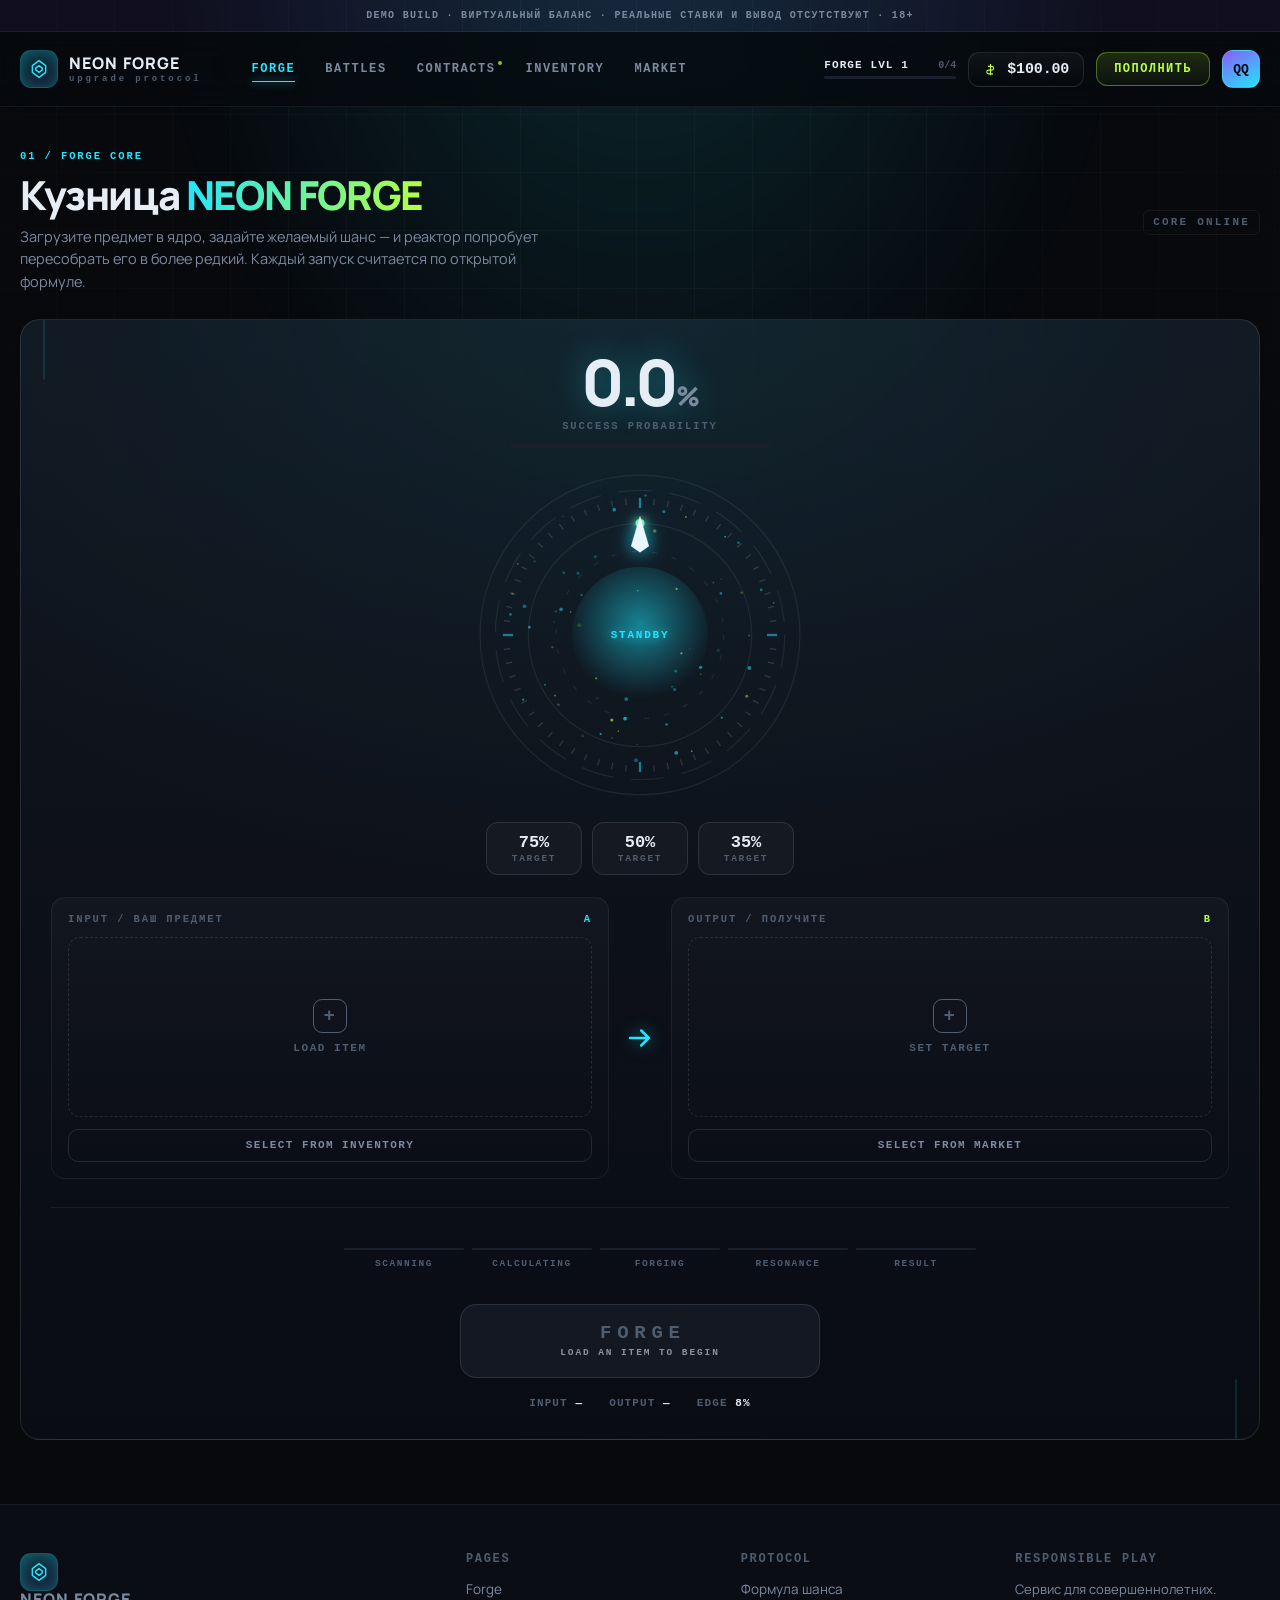
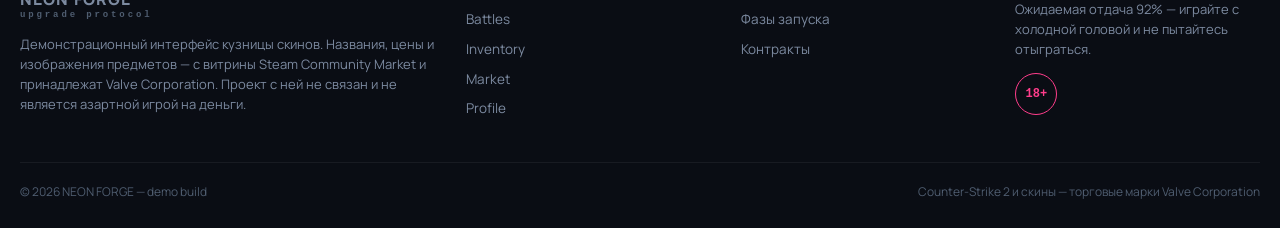
==== commit 3c46bef2: "Меню без бургера, кнопка пополнения подписана словом - бургер убран со всех страниц: на узких экрана" ====
--- a/index.html
+++ b/index.html
@@ -15,7 +15,7 @@
 <link rel="stylesheet" media="print" onload="this.media='all'"
       href="https://fonts.googleapis.com/css2?family=Manrope:wght@400;600;700;800&display=swap">
 <noscript><link rel="stylesheet" href="https://fonts.googleapis.com/css2?family=Manrope:wght@400;600;700;800&display=swap"></noscript>
-<link rel="stylesheet" href="assets/css/style.css?v=12">
+<link rel="stylesheet" href="assets/css/style.css?v=13">
 <link rel="icon" href="data:image/svg+xml,<svg xmlns='http://www.w3.org/2000/svg' viewBox='0 0 32 32'><text y='26' font-size='26'>◈</text></svg>">
 </head>
 <body id="top">
@@ -63,9 +63,8 @@
         <svg viewBox="0 0 24 24"><path d="M12 3v18M8 7h6a3 3 0 0 1 0 6H9a3 3 0 0 0 0 6h7"/></svg>
         <b id="balance">$0.00</b>
       </div>
-      <button class="btn btn--key" data-deposit aria-label="Пополнить демо-баланс">DEPOSIT</button>
+      <button class="btn btn--key" data-deposit>Пополнить</button>
       <a class="avatar" href="profile.html" title="Профиль оператора" aria-label="Профиль">QQ</a>
-      <button class="burger" id="burger" aria-label="Меню"><span></span><span></span><span></span></button>
     </div>
   </div>
 </header>
@@ -247,8 +246,8 @@
 
 <div class="toasts" id="toasts"></div>
 
-<script src="assets/js/data.js?v=12"></script>
-<script src="assets/js/weapons.js?v=12"></script>
-<script src="assets/js/app.js?v=12"></script>
+<script src="assets/js/data.js?v=13"></script>
+<script src="assets/js/weapons.js?v=13"></script>
+<script src="assets/js/app.js?v=13"></script>
 </body>
 </html>
--- a/assets/css/style.css
+++ b/assets/css/style.css
@@ -150,10 +150,6 @@
 }
 .avatar:hover{box-shadow:0 0 0 2px rgba(32,230,255,.35);transform:translateY(-1px)}
 .avatar.is-active{box-shadow:0 0 0 2px var(--cyan)}
-.burger{display:none;width:40px;height:38px;flex:none;border:1px solid var(--line-2);
-  background:var(--panel);border-radius:10px;cursor:pointer;padding:0;place-items:center}
-.burger span{display:block;width:16px;height:1.5px;background:var(--txt);margin:3px auto}
-
 /* ---------- кнопки ---------- */
 .btn{
   border:1px solid var(--line-2);background:rgba(255,255,255,.045);color:var(--txt);
@@ -691,10 +687,16 @@
 
 /* ================= АДАПТИВ ================= */
 @media (max-width:1180px){
-  .nav{display:none;position:absolute;top:74px;left:0;right:0;flex-direction:column;gap:2px;
-    background:var(--deep);border-bottom:1px solid var(--line);padding:10px 16px;margin:0}
-  .nav.is-open{display:flex}
-  .burger{display:grid}
+  .hdr__in{flex-wrap:wrap;height:auto;padding:11px 0 0;gap:12px}
+  .nav{
+    order:3;width:100%;margin:0;gap:2px;
+    overflow-x:auto;scrollbar-width:none;
+    border-top:1px solid var(--line);padding:4px 0 2px;
+  }
+  .nav::-webkit-scrollbar{display:none}
+  .nav a{flex:none;padding:11px 12px}
+  .nav a.is-active::after{left:12px;right:12px;bottom:4px}
+  .hdr__right{margin-left:auto}
   .split{grid-template-columns:1fr}
   .foot__in{grid-template-columns:1fr 1fr}
 }
@@ -711,11 +713,10 @@
 @media (max-width:640px){
   .wrap{width:min(1320px,100% - 24px)}
   .sec{padding:52px 0}
-  .hdr__in{height:64px;gap:8px}
+  .hdr__in{gap:8px;padding-top:10px}
   .brand__txt{display:none}
   .lvl{display:none}
-  [data-deposit]{padding:10px 12px;font-size:0}
-  [data-deposit]::before{content:'+';font:800 18px/1 var(--mono)}
+  [data-deposit]{padding:10px 13px;letter-spacing:.06em}
   .bal{padding:8px 11px}
   .bal b{font-size:13.5px}
   .grid{grid-template-columns:repeat(auto-fill,minmax(150px,1fr));gap:10px}
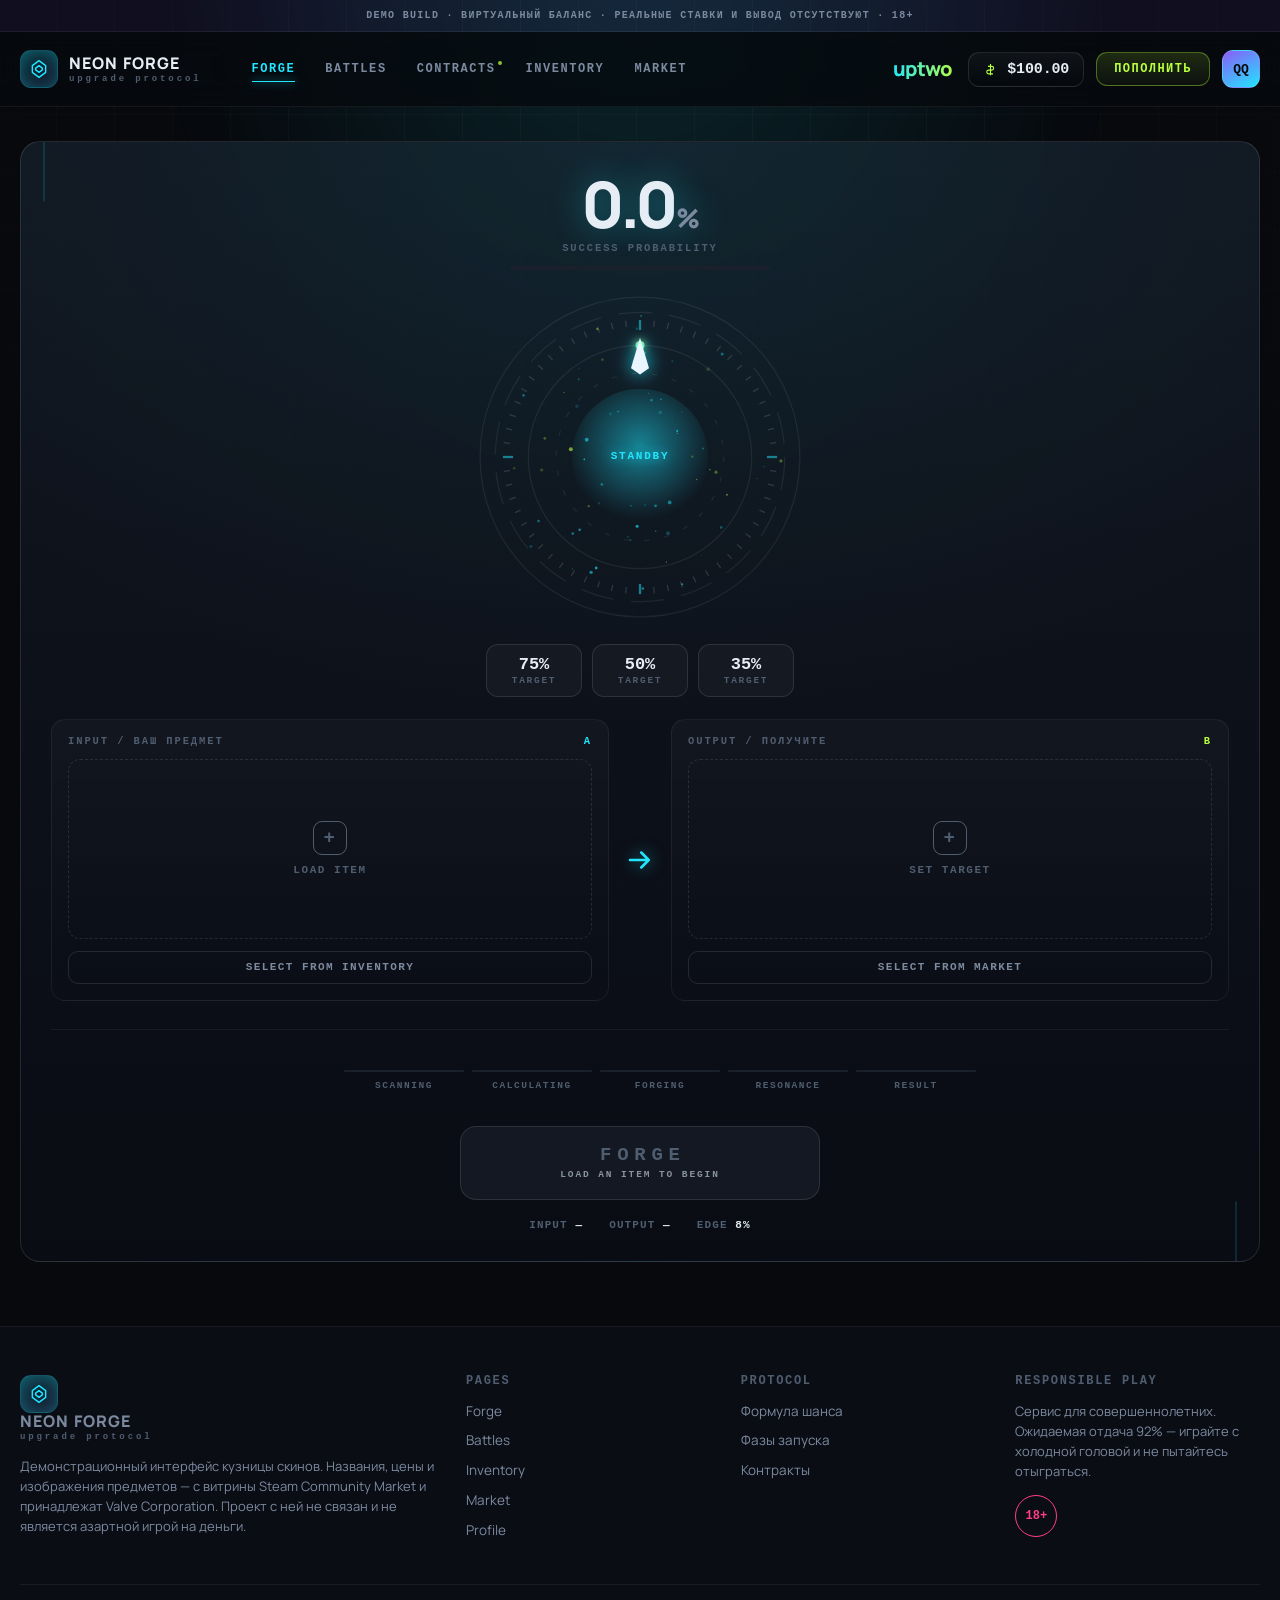
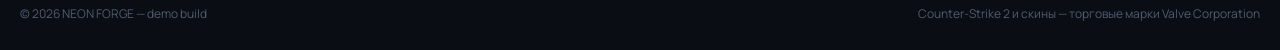
==== commit f4d88768: "Убран вводный текст над ядром, в плашке появился логотип uptwo - с главной удалён блок с подписью 01" ====
--- a/index.html
+++ b/index.html
@@ -15,7 +15,7 @@
 <link rel="stylesheet" media="print" onload="this.media='all'"
       href="https://fonts.googleapis.com/css2?family=Manrope:wght@400;600;700;800&display=swap">
 <noscript><link rel="stylesheet" href="https://fonts.googleapis.com/css2?family=Manrope:wght@400;600;700;800&display=swap"></noscript>
-<link rel="stylesheet" href="assets/css/style.css?v=13">
+<link rel="stylesheet" href="assets/css/style.css?v=14">
 <link rel="icon" href="data:image/svg+xml,<svg xmlns='http://www.w3.org/2000/svg' viewBox='0 0 32 32'><text y='26' font-size='26'>◈</text></svg>">
 </head>
 <body id="top">
@@ -55,10 +55,7 @@
     </nav>
 
     <div class="hdr__right">
-      <div class="lvl" title="Уровень кузницы растёт с каждым запуском ядра">
-        <div class="lvl__row"><b>FORGE LVL <i id="lvl-num" style="font-style:normal">1</i></b><span id="lvl-xp">0/4</span></div>
-        <div class="lvl__bar"><i class="lvl__fill" id="lvl-fill"></i></div>
-      </div>
+      <span class="wordmark" aria-hidden="true">uptwo</span>
       <div class="bal" title="Демо-баланс">
         <svg viewBox="0 0 24 24"><path d="M12 3v18M8 7h6a3 3 0 0 1 0 6H9a3 3 0 0 0 0 6h7"/></svg>
         <b id="balance">$0.00</b>
@@ -74,15 +71,6 @@
 <!-- ==================== FORGE ==================== -->
 <section class="forge" id="forge">
   <div class="wrap">
-    <div class="forge__top">
-      <div>
-        <div class="tag tag--cyan">01 / FORGE CORE</div>
-        <h1 style="margin-top:12px">Кузница <em>NEON FORGE</em></h1>
-        <p>Загрузите предмет в ядро, задайте желаемый шанс — и реактор попробует пересобрать его в более редкий. Каждый запуск считается по открытой формуле.</p>
-      </div>
-      <span class="sec__idx" style="margin-left:auto">CORE ONLINE</span>
-    </div>
-
     <div class="rig">
       <div class="stage">
 
@@ -246,8 +234,8 @@
 
 <div class="toasts" id="toasts"></div>
 
-<script src="assets/js/data.js?v=13"></script>
-<script src="assets/js/weapons.js?v=13"></script>
-<script src="assets/js/app.js?v=13"></script>
+<script src="assets/js/data.js?v=14"></script>
+<script src="assets/js/weapons.js?v=14"></script>
+<script src="assets/js/app.js?v=14"></script>
 </body>
 </html>
--- a/assets/css/style.css
+++ b/assets/css/style.css
@@ -121,6 +121,14 @@
 
 .hdr__right{display:flex;align-items:center;gap:12px;margin-left:auto;min-width:0}
 
+/* текстовый логотип в правой части плашки */
+.wordmark{
+  flex:none;font:800 20px/1 Manrope,system-ui,sans-serif;letter-spacing:-.04em;
+  background:linear-gradient(100deg,var(--cyan),var(--lime));
+  -webkit-background-clip:text;background-clip:text;color:transparent;
+  padding-right:4px;user-select:none;
+}
+
 .lvl{display:grid;gap:5px;min-width:132px}
 .lvl__row{display:flex;justify-content:space-between;align-items:baseline;gap:8px}
 .lvl__row b{font:700 11px/1 var(--mono);letter-spacing:.1em;color:var(--txt)}
@@ -175,7 +183,7 @@
 }
 
 /* ================= FORGE ================= */
-.forge{padding:44px 0 64px}
+.forge{padding:34px 0 64px}
 .forge__top{display:flex;align-items:center;gap:14px;flex-wrap:wrap;margin-bottom:26px}
 .forge__top h1{font-size:clamp(26px,3.4vw,40px)}
 .forge__top h1 em{
@@ -716,6 +724,7 @@
   .hdr__in{gap:8px;padding-top:10px}
   .brand__txt{display:none}
   .lvl{display:none}
+  .wordmark{font-size:17px}
   [data-deposit]{padding:10px 13px;letter-spacing:.06em}
   .bal{padding:8px 11px}
   .bal b{font-size:13.5px}
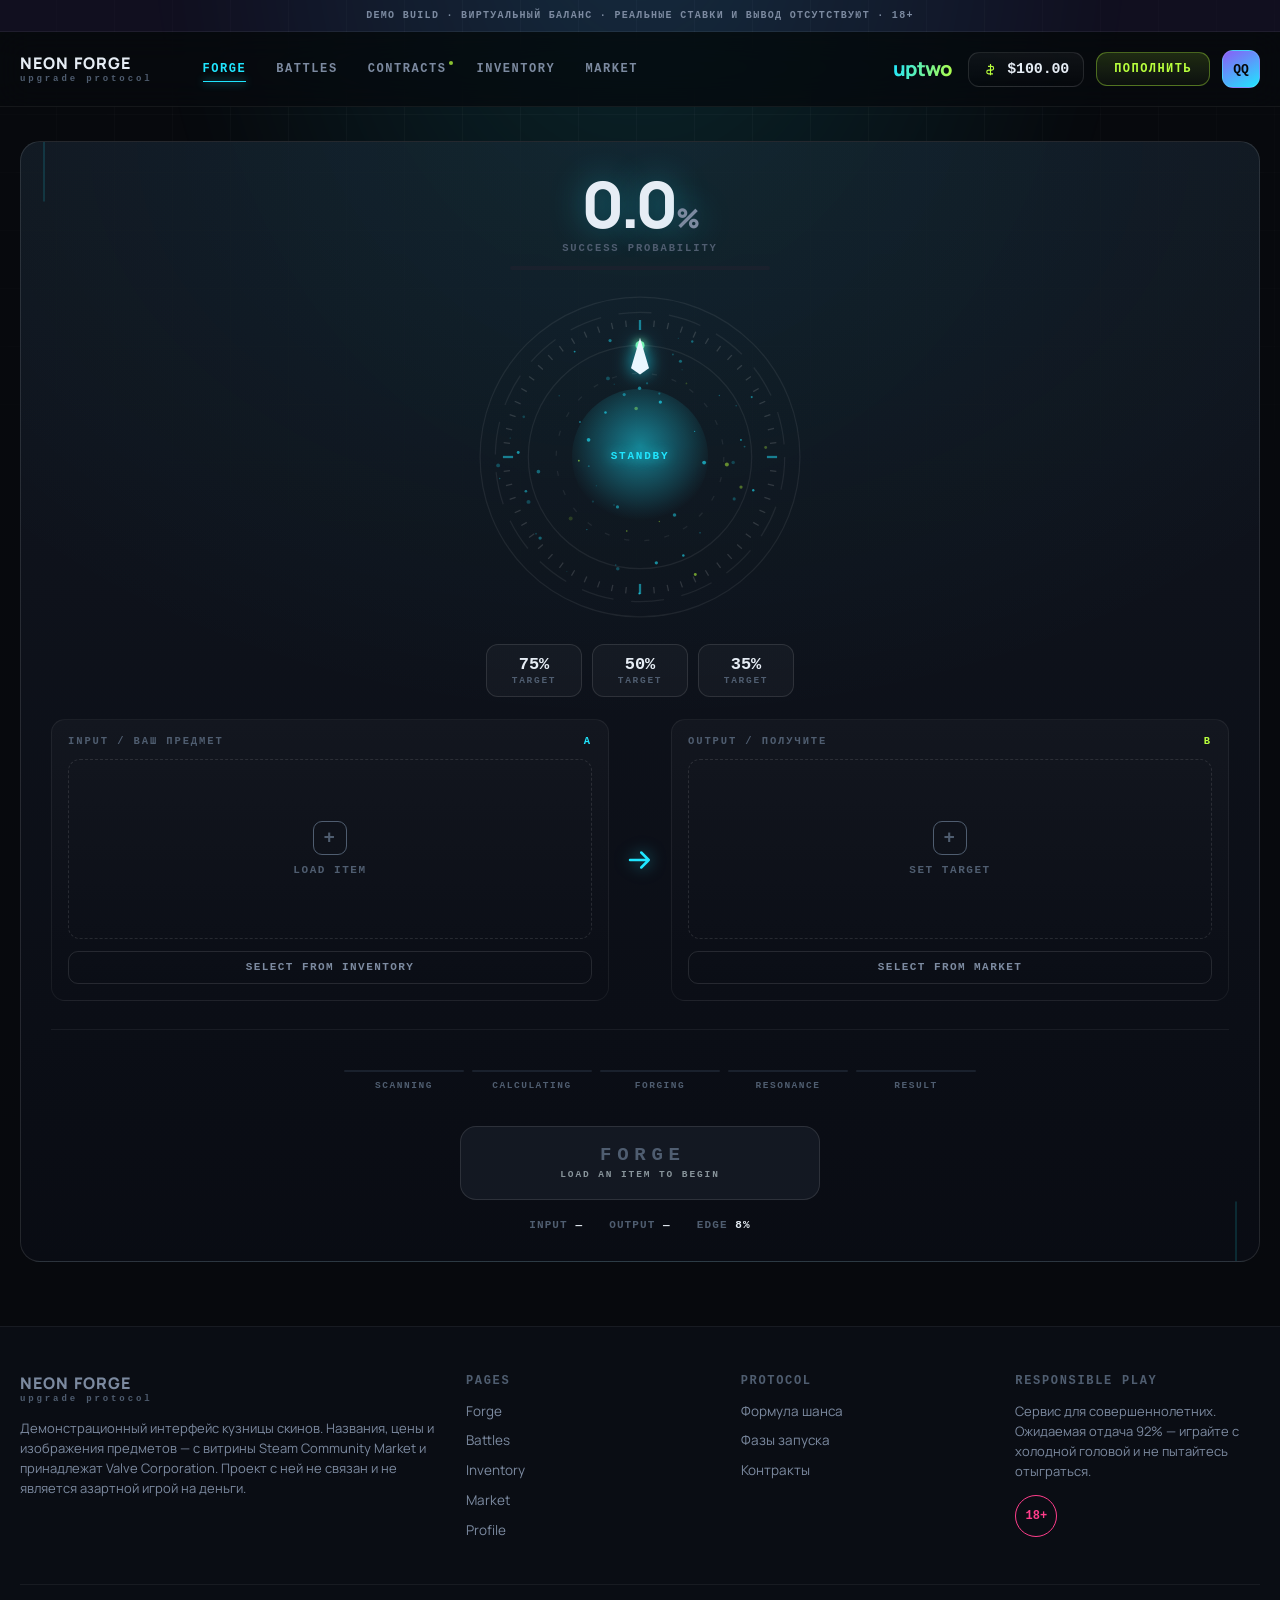
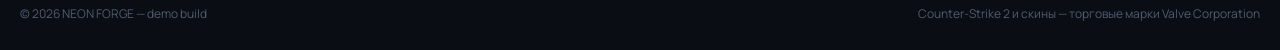
==== commit 5f436884: "Убраны знак логотипа и лента меню на узких экранах - шестиугольный знак логотипа удалён из шапки и ф" ====
--- a/index.html
+++ b/index.html
@@ -15,7 +15,7 @@
 <link rel="stylesheet" media="print" onload="this.media='all'"
       href="https://fonts.googleapis.com/css2?family=Manrope:wght@400;600;700;800&display=swap">
 <noscript><link rel="stylesheet" href="https://fonts.googleapis.com/css2?family=Manrope:wght@400;600;700;800&display=swap"></noscript>
-<link rel="stylesheet" href="assets/css/style.css?v=14">
+<link rel="stylesheet" href="assets/css/style.css?v=15">
 <link rel="icon" href="data:image/svg+xml,<svg xmlns='http://www.w3.org/2000/svg' viewBox='0 0 32 32'><text y='26' font-size='26'>◈</text></svg>">
 </head>
 <body id="top">
@@ -40,9 +40,6 @@
 <header class="hdr">
   <div class="wrap hdr__in">
     <a class="brand" href="index.html">
-      <span class="brand__mark">
-        <svg viewBox="0 0 24 24"><path d="M12 2 20 8v8l-8 6-8-6V8z"/><path d="M12 8l4 3v2l-4 3-4-3v-2z"/></svg>
-      </span>
       <span class="brand__txt"><b>NEON FORGE</b><span>upgrade protocol</span></span>
     </a>
 
@@ -170,7 +167,6 @@
   <div class="wrap foot__in">
     <div class="foot__c">
       <a class="brand" href="index.html">
-        <span class="brand__mark"><svg viewBox="0 0 24 24"><path d="M12 2 20 8v8l-8 6-8-6V8z"/><path d="M12 8l4 3v2l-4 3-4-3v-2z"/></svg></span>
         <span class="brand__txt"><b>NEON FORGE</b><span>upgrade protocol</span></span>
       </a>
       <p>Демонстрационный интерфейс кузницы скинов. Названия, цены и изображения предметов — с витрины Steam Community Market и принадлежат Valve Corporation. Проект с ней не связан и не является азартной игрой на деньги.</p>
@@ -234,8 +230,8 @@
 
 <div class="toasts" id="toasts"></div>
 
-<script src="assets/js/data.js?v=14"></script>
-<script src="assets/js/weapons.js?v=14"></script>
-<script src="assets/js/app.js?v=14"></script>
+<script src="assets/js/data.js?v=15"></script>
+<script src="assets/js/weapons.js?v=15"></script>
+<script src="assets/js/app.js?v=15"></script>
 </body>
 </html>
--- a/assets/css/style.css
+++ b/assets/css/style.css
@@ -92,13 +92,6 @@
 .hdr__in{display:flex;align-items:center;gap:26px;height:74px;min-width:0}
 
 .brand{display:flex;align-items:center;gap:11px;flex:none;min-width:0}
-.brand__mark{
-  width:38px;height:38px;flex:none;display:grid;place-items:center;
-  border:1px solid var(--line-3);border-radius:11px;
-  background:linear-gradient(155deg,rgba(32,230,255,.18),rgba(139,92,246,.1));
-  box-shadow:0 0 22px -6px rgba(32,230,255,.5) inset;
-}
-.brand__mark svg{width:20px;height:20px;fill:none;stroke:var(--cyan);stroke-width:1.7;stroke-linejoin:round}
 .brand__txt{display:grid;line-height:1}
 .brand__txt b{font-size:16px;font-weight:800;letter-spacing:.07em}
 .brand__txt span{font:700 9px/1 var(--mono);letter-spacing:.32em;color:var(--dim-2);margin-top:4px}
@@ -695,16 +688,7 @@
 
 /* ================= АДАПТИВ ================= */
 @media (max-width:1180px){
-  .hdr__in{flex-wrap:wrap;height:auto;padding:11px 0 0;gap:12px}
-  .nav{
-    order:3;width:100%;margin:0;gap:2px;
-    overflow-x:auto;scrollbar-width:none;
-    border-top:1px solid var(--line);padding:4px 0 2px;
-  }
-  .nav::-webkit-scrollbar{display:none}
-  .nav a{flex:none;padding:11px 12px}
-  .nav a.is-active::after{left:12px;right:12px;bottom:4px}
-  .hdr__right{margin-left:auto}
+  .nav{display:none}
   .split{grid-template-columns:1fr}
   .foot__in{grid-template-columns:1fr 1fr}
 }
@@ -721,8 +705,9 @@
 @media (max-width:640px){
   .wrap{width:min(1320px,100% - 24px)}
   .sec{padding:52px 0}
-  .hdr__in{gap:8px;padding-top:10px}
-  .brand__txt{display:none}
+  .hdr__in{gap:8px;height:62px}
+  .brand{display:none}
+  .hdr__right{margin-left:0;width:100%;justify-content:space-between;gap:8px}
   .lvl{display:none}
   .wordmark{font-size:17px}
   [data-deposit]{padding:10px 13px;letter-spacing:.06em}
@@ -739,7 +724,13 @@
 }
 @media (max-width:380px){
   .rec{width:190px}
-  .bal{padding:7px 9px;gap:6px}
+  .hdr__right{gap:6px}
+  .wordmark{font-size:15px;padding-right:0}
+  .bal{padding:7px 8px;gap:5px}
+  .bal b{font-size:12.5px}
+  .bal svg{width:13px;height:13px}
+  [data-deposit]{padding:9px 10px;font-size:11px;letter-spacing:.04em}
+  .avatar{width:34px;height:34px;border-radius:10px;font-size:12px}
 }
 @media (prefers-reduced-motion:reduce){
   .fx__grid,.fx__streak,.core__spin-a,.core__spin-b,.core__heart,.card__scan{animation:none!important}
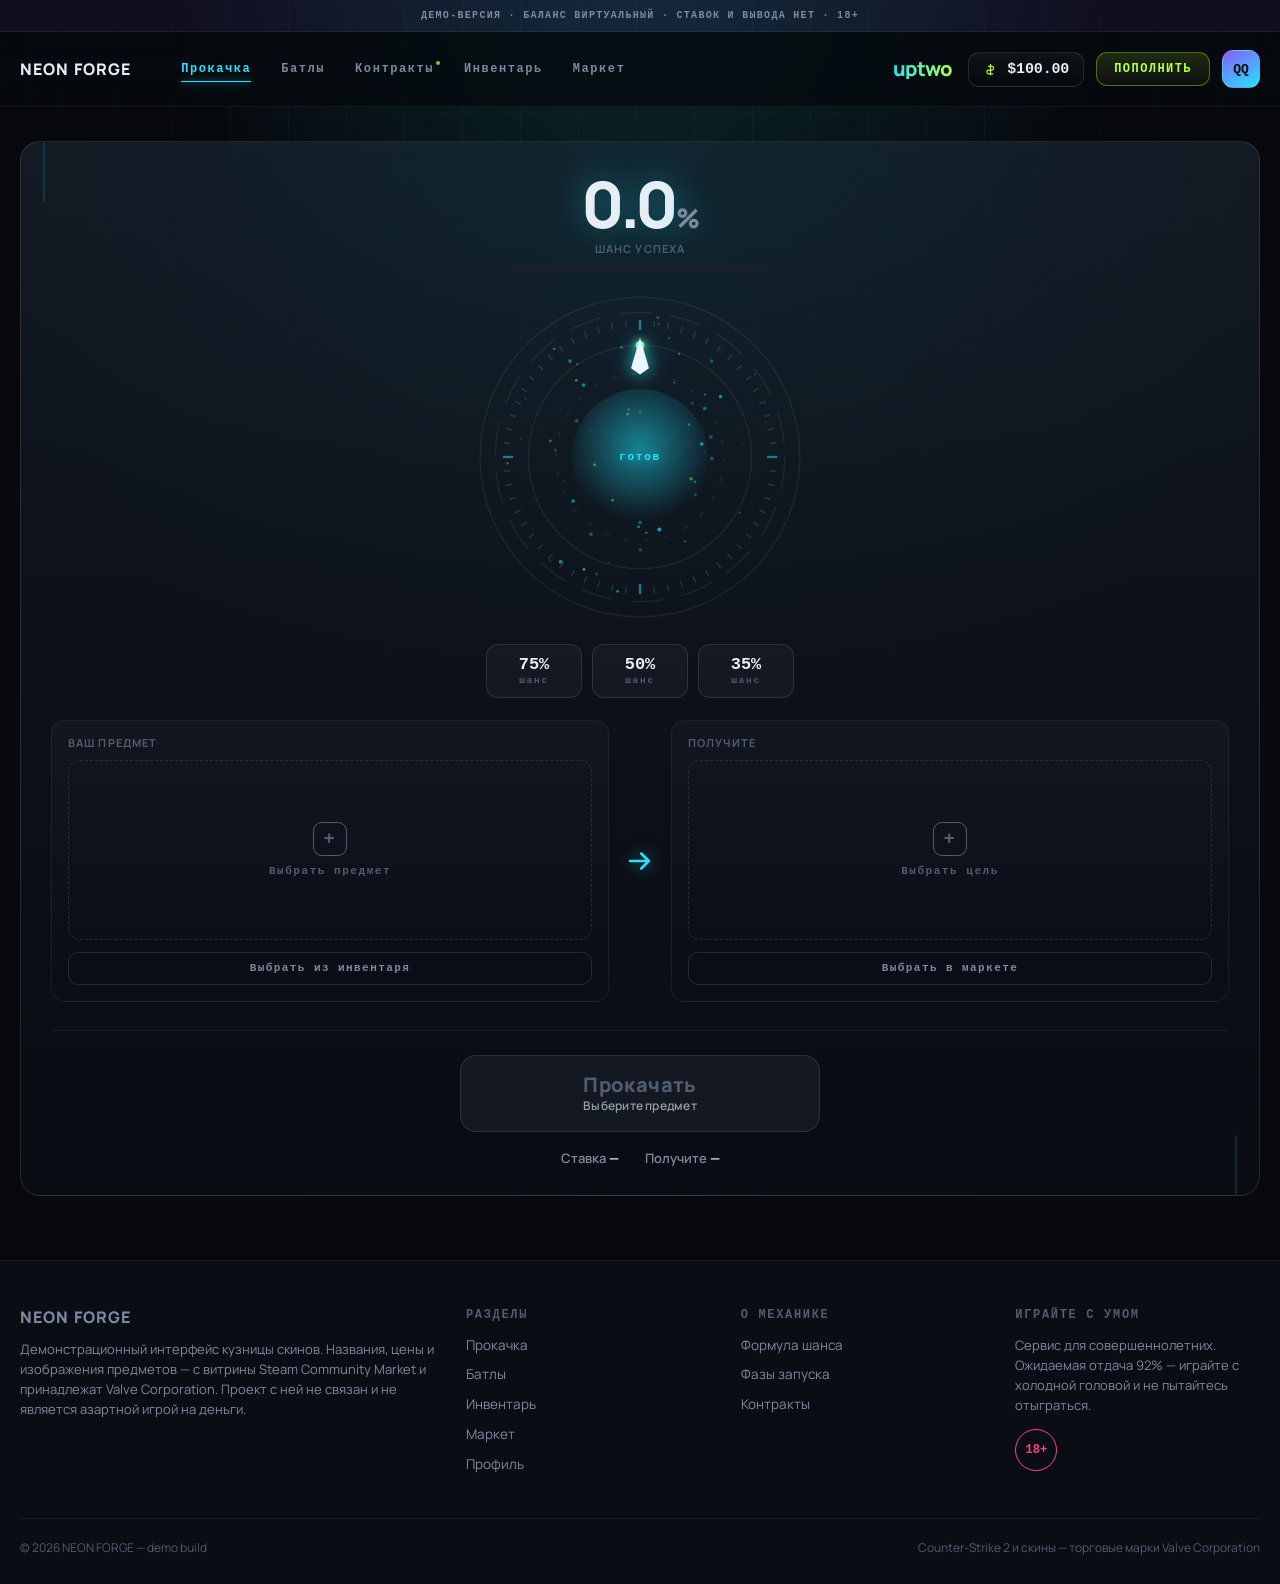
==== commit a148d405: "Интерфейс переведён на русский, лента фаз убрана - лента SCANNING / CALCULATING / FORGING / RESONANC" ====
--- a/index.html
+++ b/index.html
@@ -15,7 +15,7 @@
 <link rel="stylesheet" media="print" onload="this.media='all'"
       href="https://fonts.googleapis.com/css2?family=Manrope:wght@400;600;700;800&display=swap">
 <noscript><link rel="stylesheet" href="https://fonts.googleapis.com/css2?family=Manrope:wght@400;600;700;800&display=swap"></noscript>
-<link rel="stylesheet" href="assets/css/style.css?v=15">
+<link rel="stylesheet" href="assets/css/style.css?v=16">
 <link rel="icon" href="data:image/svg+xml,<svg xmlns='http://www.w3.org/2000/svg' viewBox='0 0 32 32'><text y='26' font-size='26'>◈</text></svg>">
 </head>
 <body id="top">
@@ -35,20 +35,20 @@
   </div>
 </div>
 
-<div class="promo">Demo build · виртуальный баланс · реальные ставки и вывод отсутствуют · 18+</div>
+<div class="promo">Демо-версия · баланс виртуальный · ставок и вывода нет · 18+</div>
 
 <header class="hdr">
   <div class="wrap hdr__in">
     <a class="brand" href="index.html">
-      <span class="brand__txt"><b>NEON FORGE</b><span>upgrade protocol</span></span>
+      <span class="brand__txt"><b>NEON FORGE</b></span>
     </a>
 
     <nav class="nav" id="nav">
-      <a href="#forge" class="is-active">FORGE</a>
-      <a href="battles.html">BATTLES</a>
-      <a href="contracts.html" data-soon>CONTRACTS</a>
-      <a href="inventory.html">INVENTORY</a>
-      <a href="market.html">MARKET</a>
+      <a href="#forge" class="is-active">Прокачка</a>
+      <a href="battles.html">Батлы</a>
+      <a href="contracts.html" data-soon>Контракты</a>
+      <a href="inventory.html">Инвентарь</a>
+      <a href="market.html">Маркет</a>
     </nav>
 
     <div class="hdr__right">
@@ -73,7 +73,7 @@
 
         <div class="chance">
           <div class="chance__val" id="chance">0.0<i>%</i></div>
-          <div class="tag chance__lbl" id="chance-label">SUCCESS PROBABILITY</div>
+          <div class="tag chance__lbl" id="chance-label">Шанс успеха</div>
           <div class="chance__scale"><i id="chance-scale"></i></div>
         </div>
 
@@ -109,16 +109,16 @@
             </g>
           </svg>
           <div class="core__pulse"></div>
-          <div class="core__heart"><b id="core-state">STANDBY</b></div>
+          <div class="core__heart"><b id="core-state">готов</b></div>
         </div>
 
         <div class="presets" id="presets" role="group" aria-label="Желаемый шанс"></div>
 
         <div class="bays">
           <div class="bay bay--in" id="bay-from">
-            <div class="bay__hd"><span class="tag">INPUT / ВАШ ПРЕДМЕТ</span><span class="tag tag--cyan">A</span></div>
+            <div class="bay__hd"><span class="tag">Ваш предмет</span></div>
             <div class="bay__body" id="from-body"></div>
-            <button class="bay__act" data-open="from">SELECT FROM INVENTORY</button>
+            <button class="bay__act" data-open="from">Выбрать из инвентаря</button>
           </div>
 
           <div class="bays__arrow" aria-hidden="true">
@@ -126,35 +126,26 @@
           </div>
 
           <div class="bay bay--out" id="bay-to">
-            <div class="bay__hd"><span class="tag">OUTPUT / ПОЛУЧИТЕ</span><span class="tag tag--lime">B</span></div>
+            <div class="bay__hd"><span class="tag">Получите</span></div>
             <div class="bay__body" id="to-body"></div>
-            <button class="bay__act" data-open="to">SELECT FROM MARKET</button>
+            <button class="bay__act" data-open="to">Выбрать в маркете</button>
           </div>
         </div>
       </div>
 
       <div class="ctl">
-        <ul class="phases" id="phases">
-          <li data-p="scanning">SCANNING</li>
-          <li data-p="calculating">CALCULATING</li>
-          <li data-p="forging">FORGING</li>
-          <li data-p="resonance">RESONANCE</li>
-          <li data-p="result">RESULT</li>
-        </ul>
-
         <button class="forge-btn" id="forge-btn" disabled>
           <span class="forge-btn__body">
             <span class="forge-btn__charge"></span>
-            <b id="forge-label">FORGE</b>
-            <span id="forge-sub">LOAD AN ITEM TO BEGIN</span>
+            <b id="forge-label">Прокачать</b>
+            <span id="forge-sub">Выберите предмет</span>
           </span>
           <i class="forge-btn__spark"></i><i class="forge-btn__spark"></i><i class="forge-btn__spark"></i>
         </button>
 
         <div class="ctl__meta">
-          <span>INPUT <b id="meta-in">—</b></span>
-          <span>OUTPUT <b id="meta-out">—</b></span>
-          <span>EDGE <b>8%</b></span>
+          <span>Ставка <b id="meta-in">—</b></span>
+          <span>Получите <b id="meta-out">—</b></span>
         </div>
       </div>
     </div>
@@ -167,20 +158,20 @@
   <div class="wrap foot__in">
     <div class="foot__c">
       <a class="brand" href="index.html">
-        <span class="brand__txt"><b>NEON FORGE</b><span>upgrade protocol</span></span>
+        <span class="brand__txt"><b>NEON FORGE</b></span>
       </a>
       <p>Демонстрационный интерфейс кузницы скинов. Названия, цены и изображения предметов — с витрины Steam Community Market и принадлежат Valve Corporation. Проект с ней не связан и не является азартной игрой на деньги.</p>
     </div>
     <div class="foot__c">
-      <h4 class="tag">PAGES</h4>
-      <a href="index.html#forge">Forge</a><a href="battles.html">Battles</a><a href="inventory.html">Inventory</a><a href="market.html">Market</a><a href="profile.html">Profile</a>
-    </div>
-    <div class="foot__c">
-      <h4 class="tag">PROTOCOL</h4>
+      <h4 class="tag">Разделы</h4>
+      <a href="index.html#forge">Прокачка</a><a href="battles.html">Батлы</a><a href="inventory.html">Инвентарь</a><a href="market.html">Маркет</a><a href="profile.html">Профиль</a>
+    </div>
+    <div class="foot__c">
+      <h4 class="tag">О механике</h4>
       <a href="protocol.html">Формула шанса</a><a href="protocol.html">Фазы запуска</a><a href="contracts.html">Контракты</a>
     </div>
     <div class="foot__c">
-      <h4 class="tag">RESPONSIBLE PLAY</h4>
+      <h4 class="tag">Играйте с умом</h4>
       <p>Сервис для совершеннолетних. Ожидаемая отдача 92% — играйте с холодной головой и не пытайтесь отыграться.</p>
       <span class="age">18+</span>
     </div>
@@ -195,12 +186,12 @@
   <div class="modal__bg" data-close></div>
   <div class="modal__box" role="dialog" aria-modal="true" aria-labelledby="modal-title">
     <div class="modal__hd">
-      <h3 id="modal-title">SELECT UNIT</h3>
+      <h3 id="modal-title">Выбор предмета</h3>
       <button class="modal__x" data-close aria-label="Закрыть">×</button>
     </div>
     <input type="search" class="modal__q" id="modal-search" placeholder="поиск: AWP, Karambit, Redline…">
     <div class="grid grid--modal" id="modal-grid"></div>
-    <p class="modal__none" id="modal-empty" hidden>NOTHING FOUND</p>
+    <p class="modal__none" id="modal-empty" hidden>Ничего не найдено</p>
   </div>
 </div>
 
@@ -210,8 +201,8 @@
     <div class="result__t" id="result-title"></div>
     <div class="result__card" id="result-card"></div>
     <div class="result__acts">
-      <button class="btn" id="result-sell">LIQUIDATE</button>
-      <button class="btn btn--key" id="result-keep">TO STORAGE</button>
+      <button class="btn" id="result-sell">Продать</button>
+      <button class="btn btn--key" id="result-keep">В инвентарь</button>
     </div>
   </div>
 </div>
@@ -230,8 +221,8 @@
 
 <div class="toasts" id="toasts"></div>
 
-<script src="assets/js/data.js?v=15"></script>
-<script src="assets/js/weapons.js?v=15"></script>
-<script src="assets/js/app.js?v=15"></script>
+<script src="assets/js/data.js?v=16"></script>
+<script src="assets/js/weapons.js?v=16"></script>
+<script src="assets/js/app.js?v=16"></script>
 </body>
 </html>
--- a/assets/css/style.css
+++ b/assets/css/style.css
@@ -44,7 +44,7 @@
 
 /* технические подписи */
 .tag{
-  font:700 10.5px/1 var(--mono);letter-spacing:.18em;text-transform:uppercase;color:var(--dim-2);
+  font:700 11px/1 Manrope,system-ui,sans-serif;letter-spacing:.1em;text-transform:uppercase;color:var(--dim-2);
 }
 .tag--cyan{color:var(--cyan)}
 .tag--lime{color:var(--lime)}
@@ -325,20 +325,7 @@
 .presets button.is-on{border-color:var(--cyan);background:rgba(32,230,255,.12)}
 .presets button.is-on b{color:var(--cyan)}
 
-.phases{display:flex;gap:0;flex-wrap:wrap;justify-content:center;width:100%;max-width:680px}
-.phases li{
-  flex:1;min-width:110px;list-style:none;padding:0 4px;text-align:center;position:relative;
-  font:700 9.5px/1 var(--mono);letter-spacing:.16em;color:var(--dim-2);transition:.2s;
-}
-.phases li::before{
-  content:'';display:block;height:2px;border-radius:2px;background:var(--steel);margin:0 0 9px;
-  transition:.3s;
-}
-.phases li.is-done::before{background:rgba(32,230,255,.35)}
-.phases li.is-now{color:var(--cyan)}
-.phases li.is-now::before{background:var(--cyan);box-shadow:0 0 12px var(--cyan)}
-
-/* физический переключатель FORGE */
+/* физическая кнопка прокачки */
 .forge-btn{
   position:relative;border:0;cursor:pointer;padding:0;background:transparent;
   width:min(360px,100%);
@@ -351,8 +338,8 @@
   box-shadow:0 18px 44px -24px var(--cyan),0 1px 0 rgba(255,255,255,.12) inset;
   transition:.2s transform,.2s box-shadow,.2s border-color;
 }
-.forge-btn__body b{font:800 19px/1 var(--mono);letter-spacing:.3em;color:#EAFCFF;text-indent:.3em}
-.forge-btn__body span{font:700 9.5px/1 var(--mono);letter-spacing:.2em;color:rgba(234,252,255,.55)}
+.forge-btn__body b{font:800 20px/1 Manrope,system-ui,sans-serif;letter-spacing:.02em;color:#EAFCFF}
+.forge-btn__body span{font:600 12px/1 Manrope,system-ui,sans-serif;letter-spacing:.02em;color:rgba(234,252,255,.6)}
 .forge-btn__charge{
   position:absolute;inset:0;opacity:0;transition:opacity .25s;
   background:radial-gradient(60% 120% at 50% 120%,rgba(184,255,61,.5),transparent 70%);
@@ -374,7 +361,7 @@
   border-color:var(--line-2);background:var(--panel-2);box-shadow:none;transform:none;
 }
 .forge-btn[disabled] .forge-btn__body b{color:var(--dim-2)}
-.ctl__meta{display:flex;gap:26px;flex-wrap:wrap;justify-content:center;font:700 11px/1 var(--mono);letter-spacing:.1em;color:var(--dim-2)}
+.ctl__meta{display:flex;gap:26px;flex-wrap:wrap;justify-content:center;font:600 13px/1 Manrope,system-ui,sans-serif;color:var(--dim)}
 .ctl__meta b{color:var(--txt)}
 
 /* ================= КАРТОЧКИ-АРТЕФАКТЫ ================= */
@@ -716,7 +703,6 @@
   .grid{grid-template-columns:repeat(auto-fill,minmax(150px,1fr));gap:10px}
   .forge__top h1{font-size:26px}
   .ctl{gap:16px}
-  .phases li{min-width:62px;font-size:8.5px;letter-spacing:.1em}
   .foot__in{grid-template-columns:1fr}
   .modal__box{padding:16px;border-radius:16px}
   .grid--modal{max-height:60vh}
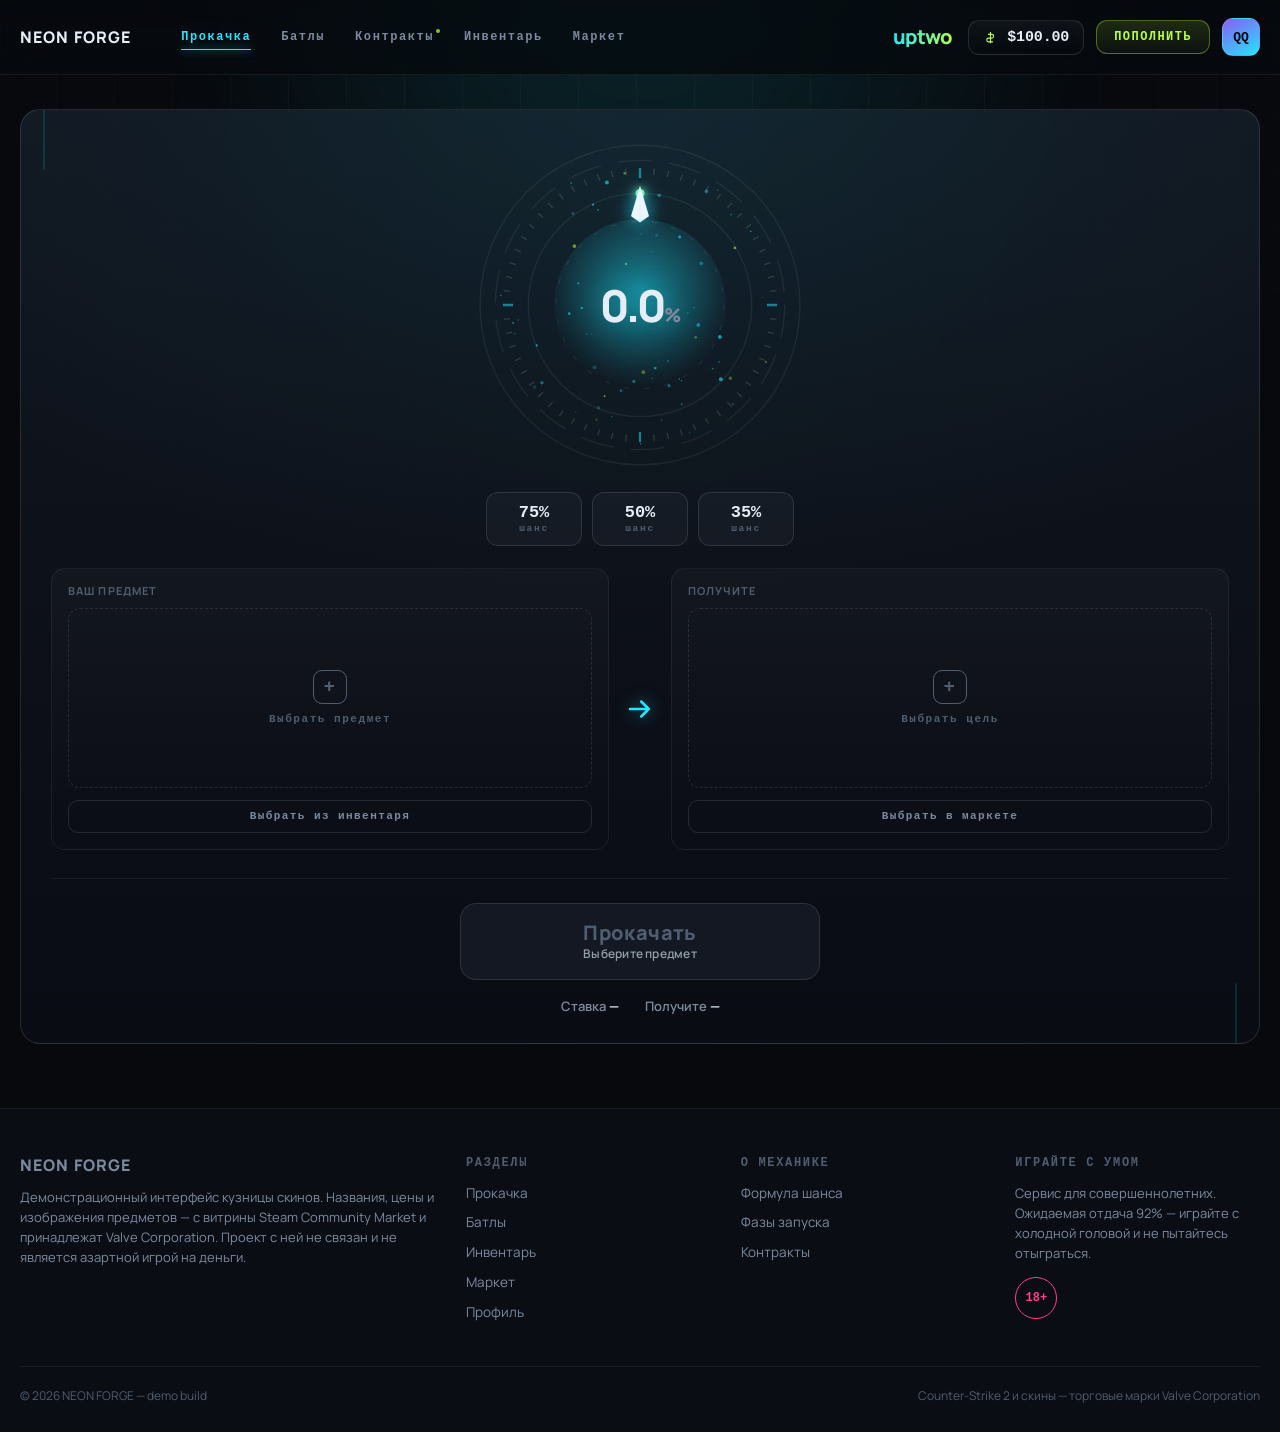
==== commit 87027050: "Процент в центре барабана, над плашкой пусто - итоговый процент переехал из блока над барабаном в ег" ====
--- a/index.html
+++ b/index.html
@@ -15,7 +15,7 @@
 <link rel="stylesheet" media="print" onload="this.media='all'"
       href="https://fonts.googleapis.com/css2?family=Manrope:wght@400;600;700;800&display=swap">
 <noscript><link rel="stylesheet" href="https://fonts.googleapis.com/css2?family=Manrope:wght@400;600;700;800&display=swap"></noscript>
-<link rel="stylesheet" href="assets/css/style.css?v=16">
+<link rel="stylesheet" href="assets/css/style.css?v=17">
 <link rel="icon" href="data:image/svg+xml,<svg xmlns='http://www.w3.org/2000/svg' viewBox='0 0 32 32'><text y='26' font-size='26'>◈</text></svg>">
 </head>
 <body id="top">
@@ -35,7 +35,6 @@
   </div>
 </div>
 
-<div class="promo">Демо-версия · баланс виртуальный · ставок и вывода нет · 18+</div>
 
 <header class="hdr">
   <div class="wrap hdr__in">
@@ -70,12 +69,6 @@
   <div class="wrap">
     <div class="rig">
       <div class="stage">
-
-        <div class="chance">
-          <div class="chance__val" id="chance">0.0<i>%</i></div>
-          <div class="tag chance__lbl" id="chance-label">Шанс успеха</div>
-          <div class="chance__scale"><i id="chance-scale"></i></div>
-        </div>
 
         <div class="core" id="core">
           <canvas class="core__canvas" id="core-canvas" aria-hidden="true"></canvas>
@@ -109,7 +102,9 @@
             </g>
           </svg>
           <div class="core__pulse"></div>
-          <div class="core__heart"><b id="core-state">готов</b></div>
+          <div class="core__heart">
+            <div class="chance__val" id="chance">0.0<i>%</i></div>
+          </div>
         </div>
 
         <div class="presets" id="presets" role="group" aria-label="Желаемый шанс"></div>
@@ -221,8 +216,8 @@
 
 <div class="toasts" id="toasts"></div>
 
-<script src="assets/js/data.js?v=16"></script>
-<script src="assets/js/weapons.js?v=16"></script>
-<script src="assets/js/app.js?v=16"></script>
+<script src="assets/js/data.js?v=17"></script>
+<script src="assets/js/weapons.js?v=17"></script>
+<script src="assets/js/app.js?v=17"></script>
 </body>
 </html>
--- a/assets/css/style.css
+++ b/assets/css/style.css
@@ -212,24 +212,6 @@
   filter:drop-shadow(0 0 8px rgba(32,230,255,.55));
 }
 
-.chance{text-align:center;min-width:260px}
-.chance__val{
-  font-size:clamp(44px,5.4vw,64px);font-weight:800;letter-spacing:-.045em;line-height:1;
-  font-variant-numeric:tabular-nums;
-  text-shadow:0 0 34px rgba(32,230,255,.4);
-}
-.chance__val i{font-style:normal;font-size:.42em;color:var(--dim);margin-left:2px}
-.chance__lbl{margin-top:7px}
-.chance__scale{
-  margin:12px auto 0;width:min(340px,100%);height:4px;border-radius:3px;
-  background:var(--steel);overflow:hidden;
-}
-.chance__scale i{
-  display:block;height:100%;width:0;border-radius:3px;
-  background:linear-gradient(90deg,var(--cyan),var(--lime));
-  box-shadow:0 0 14px rgba(32,230,255,.75);transition:width .45s cubic-bezier(.4,0,.2,1);
-}
-
 /* ---------- ядро ---------- */
 .core{
   position:relative;
@@ -255,21 +237,23 @@
 .core.is-run .core__spin-b{animation-duration:1.5s}
 
 .core__heart{
-  position:relative;z-index:2;width:41%;aspect-ratio:1;border-radius:50%;
+  position:relative;z-index:2;width:52%;aspect-ratio:1;border-radius:50%;
   background:radial-gradient(circle at 50% 42%,rgba(32,230,255,.5),rgba(32,230,255,.06) 62%,transparent 72%);
   display:grid;place-items:center;
   animation:heart 4.2s ease-in-out infinite;
 }
 @keyframes heart{50%{transform:scale(1.06);filter:brightness(1.25)}}
 .core.is-run .core__heart{animation-duration:.7s}
-.core__heart b{
-  font:700 11px/1.5 var(--mono);letter-spacing:.16em;color:var(--cyan);text-align:center;
-  text-shadow:0 0 12px rgba(32,230,255,.8);
-}
+.chance__val{
+  font-size:clamp(30px,3.6vw,44px);font-weight:800;letter-spacing:-.045em;line-height:1;
+  font-variant-numeric:tabular-nums;color:var(--txt);
+  text-shadow:0 0 30px rgba(32,230,255,.45);
+}
+.chance__val i{font-style:normal;font-size:.44em;color:var(--dim);margin-left:1px}
 .core.is-win .core__heart{background:radial-gradient(circle at 50% 42%,rgba(184,255,61,.55),transparent 72%)}
-.core.is-win .core__heart b{color:var(--lime);text-shadow:0 0 14px rgba(184,255,61,.8)}
+.core.is-win .chance__val{color:var(--lime);text-shadow:0 0 20px rgba(184,255,61,.7)}
 .core.is-fail .core__heart{background:radial-gradient(circle at 50% 42%,rgba(120,132,150,.4),transparent 72%);animation:none}
-.core.is-fail .core__heart b{color:var(--dim);text-shadow:none}
+.core.is-fail .chance__val{color:var(--dim);text-shadow:none}
 .core__pulse{
   position:absolute;inset:14%;border-radius:50%;border:1px solid var(--cyan);
   opacity:0;pointer-events:none;z-index:1;
@@ -632,8 +616,8 @@
 .toast.err{border-left-color:var(--magenta)}
 @keyframes toastIn{from{opacity:0;transform:translateX(24px)}}
 
-.promo,main,.foot{transform:translateY(var(--ptr,0px))}
-html.ptr-anim .promo,html.ptr-anim .hdr,html.ptr-anim main,html.ptr-anim .foot{transition:transform .24s ease}
+.hdr,main,.foot{transform:translateY(var(--ptr,0px))}
+html.ptr-anim .hdr,html.ptr-anim main,html.ptr-anim .foot{transition:transform .24s ease}
 .ptr{
   position:fixed;top:calc(12px + env(safe-area-inset-top));left:50%;z-index:70;
   transform:translate(-50%,-64px);opacity:0;pointer-events:none;
@@ -662,15 +646,6 @@
   .rotate__t{font-size:19px;font-weight:800}
   .rotate__box p{color:var(--dim);font-size:13.5px;margin:8px 0 0}
   body{overflow:hidden}
-}
-
-/* демо-полоса */
-.promo{
-  display:flex;align-items:center;justify-content:center;gap:10px;
-  border-bottom:1px solid var(--line);background:rgba(139,92,246,.08);
-  font:700 10px/1.5 var(--mono);letter-spacing:.13em;color:var(--dim);
-  padding:8px calc(16px + env(safe-area-inset-left)) 8px calc(16px + env(safe-area-inset-right));
-  text-align:center;text-transform:uppercase;
 }
 
 /* ================= АДАПТИВ ================= */
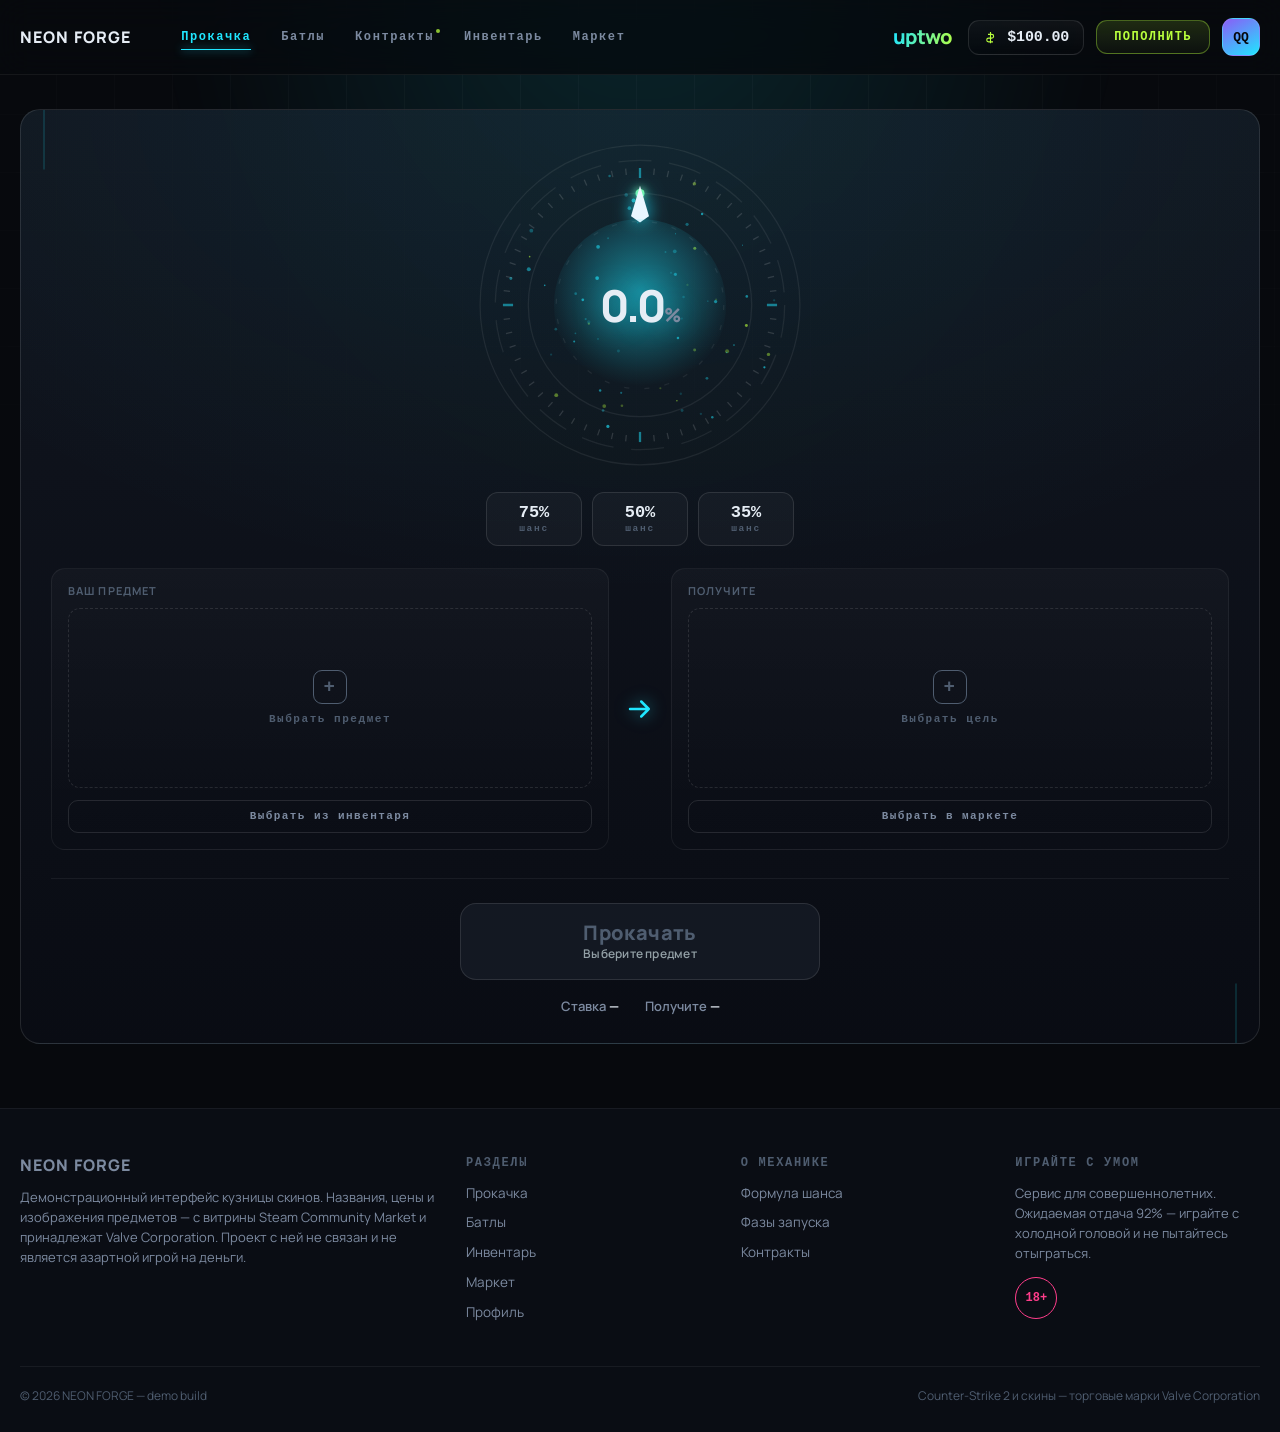
==== commit c6e8fe01: "Жест обновления стал плавным, шапка не отстаёт Плашку тормозил её собственный backdrop-filter: полуп" ====
--- a/index.html
+++ b/index.html
@@ -15,7 +15,7 @@
 <link rel="stylesheet" media="print" onload="this.media='all'"
       href="https://fonts.googleapis.com/css2?family=Manrope:wght@400;600;700;800&display=swap">
 <noscript><link rel="stylesheet" href="https://fonts.googleapis.com/css2?family=Manrope:wght@400;600;700;800&display=swap"></noscript>
-<link rel="stylesheet" href="assets/css/style.css?v=17">
+<link rel="stylesheet" href="assets/css/style.css?v=18">
 <link rel="icon" href="data:image/svg+xml,<svg xmlns='http://www.w3.org/2000/svg' viewBox='0 0 32 32'><text y='26' font-size='26'>◈</text></svg>">
 </head>
 <body id="top">
@@ -216,8 +216,8 @@
 
 <div class="toasts" id="toasts"></div>
 
-<script src="assets/js/data.js?v=17"></script>
-<script src="assets/js/weapons.js?v=17"></script>
-<script src="assets/js/app.js?v=17"></script>
+<script src="assets/js/data.js?v=18"></script>
+<script src="assets/js/weapons.js?v=18"></script>
+<script src="assets/js/app.js?v=18"></script>
 </body>
 </html>
--- a/assets/css/style.css
+++ b/assets/css/style.css
@@ -616,10 +616,14 @@
 .toast.err{border-left-color:var(--magenta)}
 @keyframes toastIn{from{opacity:0;transform:translateX(24px)}}
 
-.hdr,main,.foot{transform:translateY(var(--ptr,0px))}
-html.ptr-anim .hdr,html.ptr-anim main,html.ptr-anim .foot{transition:transform .24s ease}
+.hdr,main,.foot{transform:translate3d(0,var(--ptr,0px),0)}
+/* во время жеста блюр шапки отключается: он пересчитывается каждый кадр и тормозит сдвиг */
+html.is-pulling .hdr{backdrop-filter:none;-webkit-backdrop-filter:none;background:var(--void)}
+html.is-pulling .hdr,html.is-pulling main,html.is-pulling .foot{will-change:transform}
+html.is-pulling .fx{opacity:.5}
+html.ptr-anim .hdr,html.ptr-anim main,html.ptr-anim .foot{transition:transform .34s cubic-bezier(.22,.68,.3,1)}
 .ptr{
-  position:fixed;top:calc(12px + env(safe-area-inset-top));left:50%;z-index:70;
+  position:fixed;contain:layout paint;top:calc(12px + env(safe-area-inset-top));left:50%;z-index:70;
   transform:translate(-50%,-64px);opacity:0;pointer-events:none;
   transition:transform .22s ease,opacity .22s ease;
 }
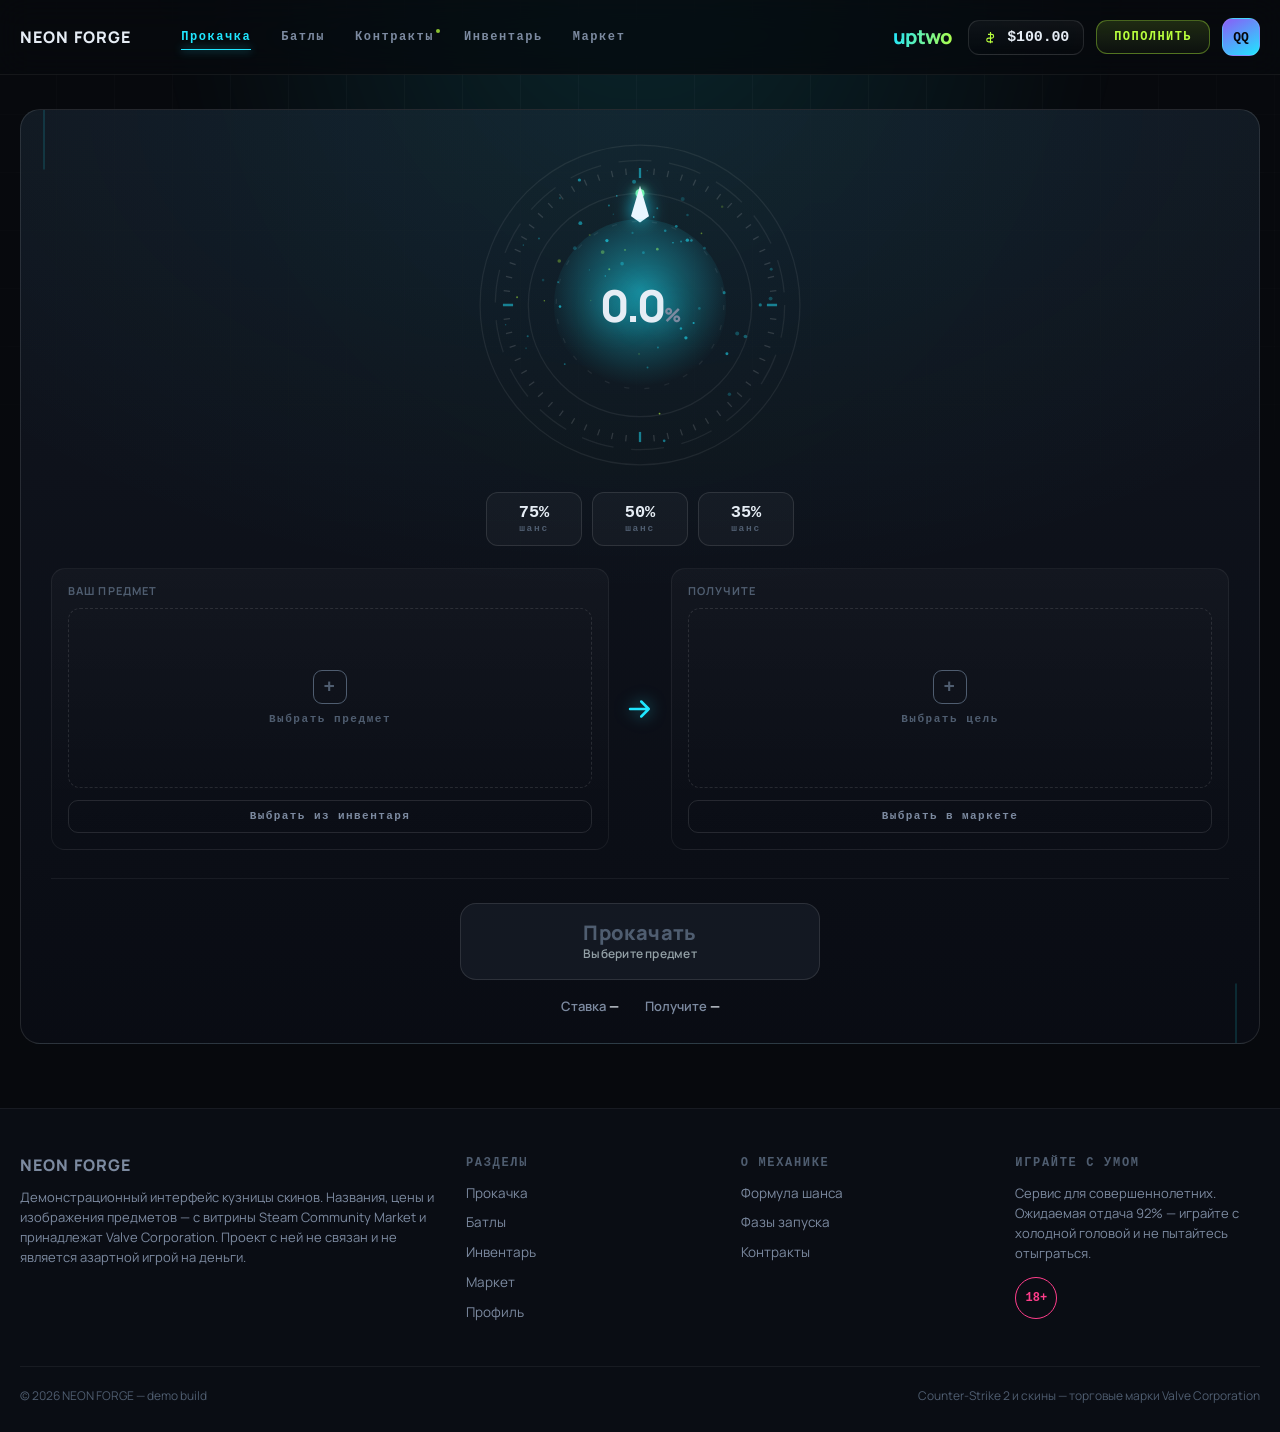
==== commit 55f97490: "Обновление потягиванием: страница больше не двигается Прошлая правка убрала блюр на время жеста, но " ====
--- a/index.html
+++ b/index.html
@@ -15,7 +15,7 @@
 <link rel="stylesheet" media="print" onload="this.media='all'"
       href="https://fonts.googleapis.com/css2?family=Manrope:wght@400;600;700;800&display=swap">
 <noscript><link rel="stylesheet" href="https://fonts.googleapis.com/css2?family=Manrope:wght@400;600;700;800&display=swap"></noscript>
-<link rel="stylesheet" href="assets/css/style.css?v=18">
+<link rel="stylesheet" href="assets/css/style.css?v=19">
 <link rel="icon" href="data:image/svg+xml,<svg xmlns='http://www.w3.org/2000/svg' viewBox='0 0 32 32'><text y='26' font-size='26'>◈</text></svg>">
 </head>
 <body id="top">
@@ -216,8 +216,8 @@
 
 <div class="toasts" id="toasts"></div>
 
-<script src="assets/js/data.js?v=18"></script>
-<script src="assets/js/weapons.js?v=18"></script>
-<script src="assets/js/app.js?v=18"></script>
+<script src="assets/js/data.js?v=19"></script>
+<script src="assets/js/weapons.js?v=19"></script>
+<script src="assets/js/app.js?v=19"></script>
 </body>
 </html>
--- a/assets/css/style.css
+++ b/assets/css/style.css
@@ -616,26 +616,24 @@
 .toast.err{border-left-color:var(--magenta)}
 @keyframes toastIn{from{opacity:0;transform:translateX(24px)}}
 
-.hdr,main,.foot{transform:translate3d(0,var(--ptr,0px),0)}
-/* во время жеста блюр шапки отключается: он пересчитывается каждый кадр и тормозит сдвиг */
-html.is-pulling .hdr{backdrop-filter:none;-webkit-backdrop-filter:none;background:var(--void)}
-html.is-pulling .hdr,html.is-pulling main,html.is-pulling .foot{will-change:transform}
-html.is-pulling .fx{opacity:.5}
-html.ptr-anim .hdr,html.ptr-anim main,html.ptr-anim .foot{transition:transform .34s cubic-bezier(.22,.68,.3,1)}
+/* обновление потягиванием: страница не двигается, из-под шапки выезжает кружок */
 .ptr{
-  position:fixed;contain:layout paint;top:calc(12px + env(safe-area-inset-top));left:50%;z-index:70;
-  transform:translate(-50%,-64px);opacity:0;pointer-events:none;
-  transition:transform .22s ease,opacity .22s ease;
+  position:fixed;top:0;left:50%;z-index:30;pointer-events:none;
+  transform:translate3d(-50%,-48px,0);opacity:0;will-change:transform;
+  transition:transform .32s cubic-bezier(.22,.68,.3,1),opacity .2s ease;
 }
 .ptr.is-drag{transition:none}
 .ptr__c{
-  width:42px;height:42px;border-radius:50%;display:grid;place-items:center;
-  background:var(--panel);border:1px solid var(--line-2);
-}
-.ptr__arrow,.ptr__spin{grid-area:1/1;width:22px;height:22px;fill:none;stroke-width:2.2;
-  stroke-linecap:round;stroke-linejoin:round}
-.ptr__arrow{stroke:var(--cyan);transition:transform .18s ease}
-.ptr.is-ready .ptr__arrow{transform:rotate(180deg);stroke:var(--lime)}
+  width:40px;height:40px;border-radius:50%;display:grid;place-items:center;
+  background:var(--panel-2);border:1px solid var(--line-2);
+  box-shadow:0 12px 26px -12px #000;
+}
+.ptr__arrow,.ptr__spin{
+  grid-area:1/1;width:20px;height:20px;fill:none;stroke-width:2.2;
+  stroke-linecap:round;stroke-linejoin:round;
+}
+.ptr__arrow{stroke:var(--cyan)}
+.ptr.is-ready .ptr__arrow{stroke:var(--lime)}
 .ptr__spin{stroke:var(--lime);opacity:0}
 .ptr.is-load .ptr__arrow{opacity:0}
 .ptr.is-load .ptr__spin{opacity:1;animation:ptrSpin .7s linear infinite}
